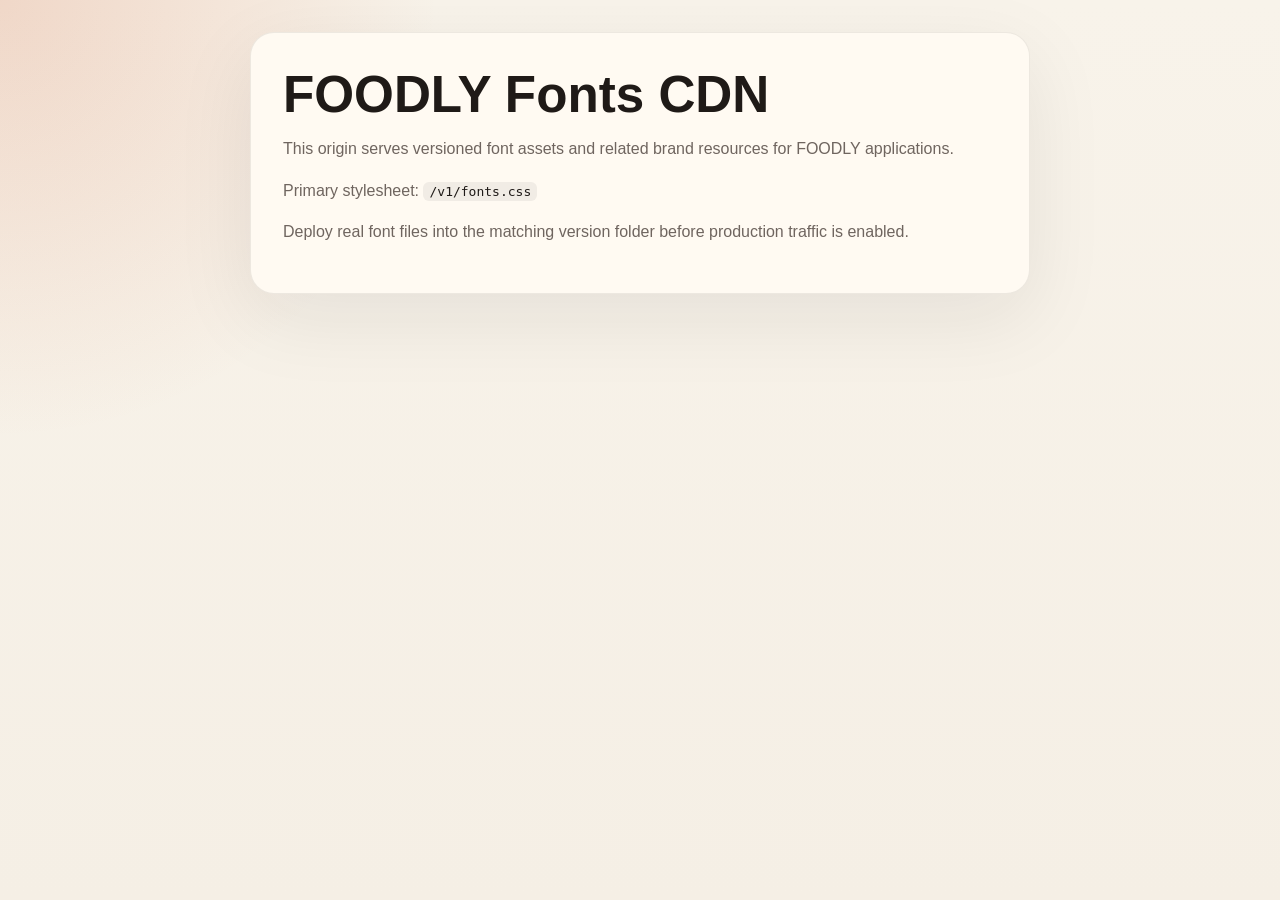
==== public/index.html @ 066efe69 "first commit" ====
<!DOCTYPE html>
<html lang="en">
<head>
    <meta charset="utf-8">
    <meta name="viewport" content="width=device-width, initial-scale=1">
    <title>FOODLY Fonts CDN</title>
    <meta name="description" content="Centralized static font and asset delivery for FOODLY applications.">
    <style>
        :root {
            color-scheme: light;
            --bg: #f5efe5;
            --panel: #fffaf2;
            --text: #1f1a17;
            --muted: #6f655f;
            --accent: #cb5a2e;
            --border: rgba(31, 26, 23, 0.08);
        }

        * {
            box-sizing: border-box;
        }

        body {
            margin: 0;
            min-height: 100vh;
            padding: 32px;
            background:
                radial-gradient(circle at top left, rgba(203, 90, 46, 0.18), transparent 28%),
                linear-gradient(180deg, #f8f3ea 0%, var(--bg) 100%);
            color: var(--text);
            font-family: "Segoe UI", sans-serif;
        }

        main {
            max-width: 780px;
            margin: 0 auto;
            padding: 32px;
            border: 1px solid var(--border);
            border-radius: 24px;
            background: var(--panel);
            box-shadow: 0 24px 80px rgba(31, 26, 23, 0.08);
        }

        h1 {
            margin: 0 0 12px;
            font-size: clamp(2rem, 4vw, 3.25rem);
        }

        p {
            margin: 0 0 16px;
            line-height: 1.6;
            color: var(--muted);
        }

        code {
            padding: 2px 6px;
            border-radius: 6px;
            background: rgba(31, 26, 23, 0.06);
            color: var(--text);
        }
    </style>
</head>
<body>
    <main>
        <h1>FOODLY Fonts CDN</h1>
        <p>This origin serves versioned font assets and related brand resources for FOODLY applications.</p>
        <p>Primary stylesheet: <code>/v1/fonts.css</code></p>
        <p>Deploy real font files into the matching version folder before production traffic is enabled.</p>
    </main>
</body>
</html>
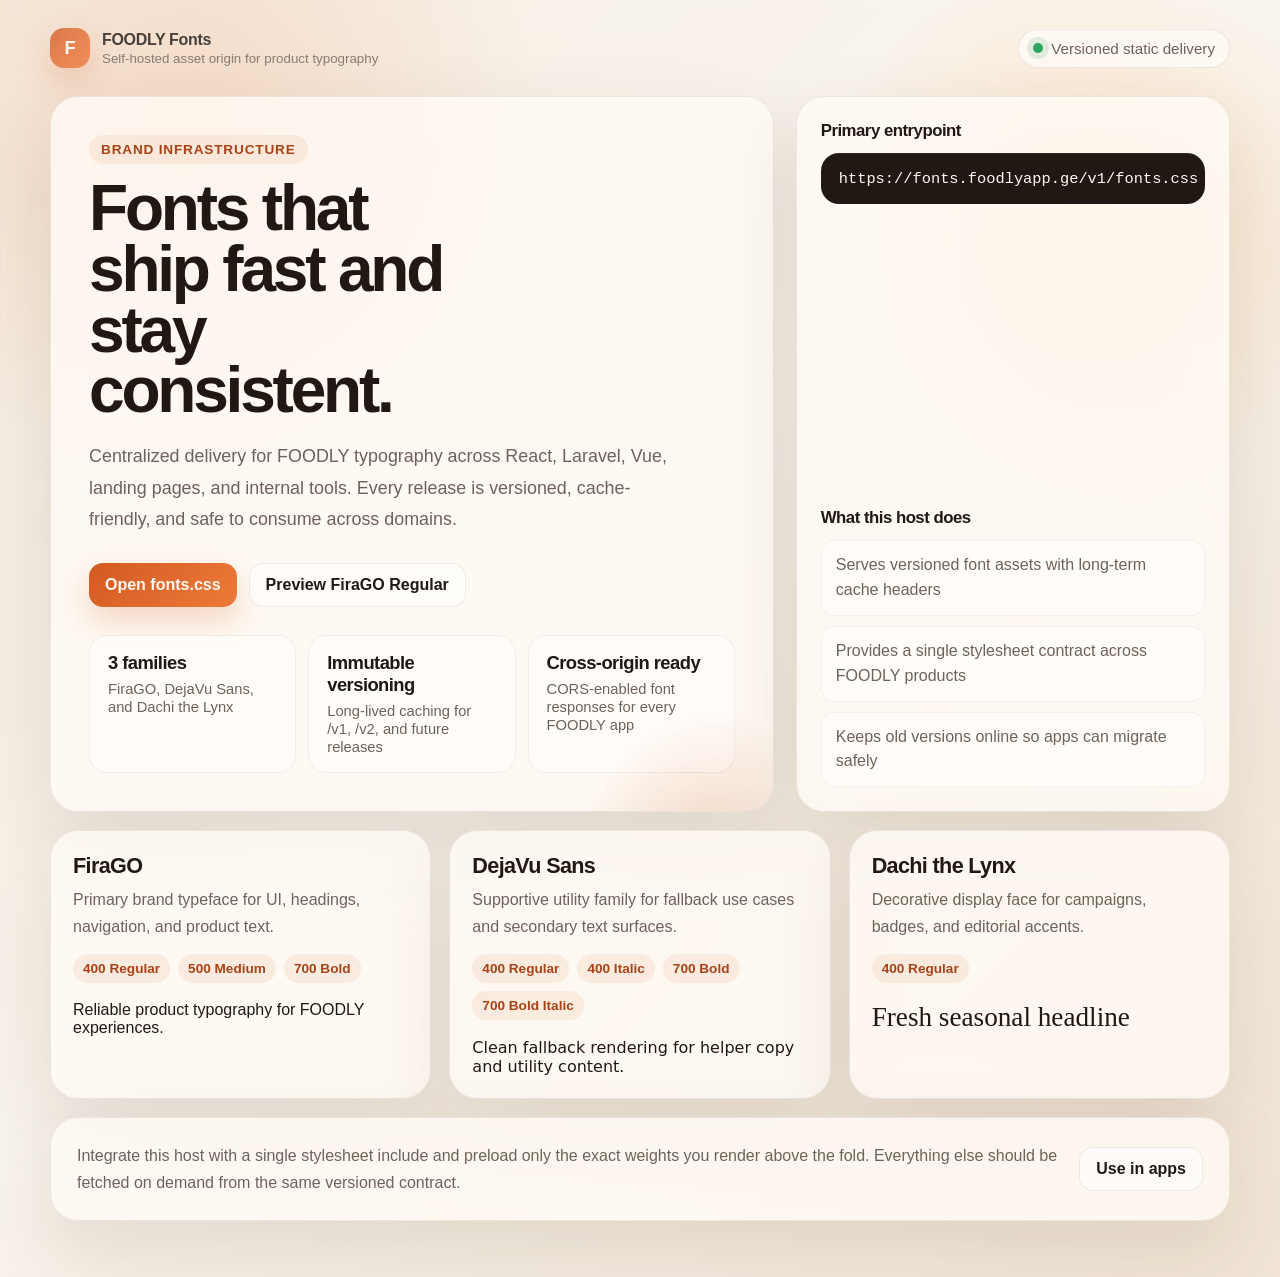
==== commit b6c5d679: "Redesign landing page" ====
--- a/public/index.html
+++ b/public/index.html
@@ -4,68 +4,503 @@
     <meta charset="utf-8">
     <meta name="viewport" content="width=device-width, initial-scale=1">
     <title>FOODLY Fonts CDN</title>
-    <meta name="description" content="Centralized static font and asset delivery for FOODLY applications.">
+    <meta name="description" content="Centralized font delivery for FOODLY applications.">
+    <link rel="stylesheet" href="/v1/fonts.css">
     <style>
         :root {
             color-scheme: light;
-            --bg: #f5efe5;
-            --panel: #fffaf2;
-            --text: #1f1a17;
-            --muted: #6f655f;
-            --accent: #cb5a2e;
-            --border: rgba(31, 26, 23, 0.08);
+            --bg: #f6efe4;
+            --panel: rgba(255, 251, 244, 0.82);
+            --panel-strong: #fff9f1;
+            --text: #201813;
+            --muted: #6f6258;
+            --accent: #d35a22;
+            --accent-dark: #a84316;
+            --line: rgba(32, 24, 19, 0.08);
+            --shadow: 0 30px 80px rgba(78, 47, 19, 0.12);
         }
 
         * {
             box-sizing: border-box;
+        }
+
+        html {
+            scroll-behavior: smooth;
         }
 
         body {
             margin: 0;
             min-height: 100vh;
-            padding: 32px;
+            color: var(--text);
+            font-family: 'FiraGO', "Segoe UI", sans-serif;
             background:
-                radial-gradient(circle at top left, rgba(203, 90, 46, 0.18), transparent 28%),
-                linear-gradient(180deg, #f8f3ea 0%, var(--bg) 100%);
+                radial-gradient(circle at 15% 10%, rgba(237, 146, 91, 0.28), transparent 22%),
+                radial-gradient(circle at 85% 18%, rgba(255, 214, 171, 0.75), transparent 18%),
+                linear-gradient(135deg, #f4eadc 0%, #f8f3ec 46%, #f1e4d5 100%);
+        }
+
+        body::before {
+            content: "";
+            position: fixed;
+            inset: 0;
+            pointer-events: none;
+            background:
+                linear-gradient(90deg, rgba(211, 90, 34, 0.045) 0, rgba(211, 90, 34, 0.045) 1px, transparent 1px, transparent 72px),
+                linear-gradient(rgba(255, 255, 255, 0.34), rgba(255, 255, 255, 0.34));
+            mask-image: linear-gradient(to bottom, rgba(0, 0, 0, 0.55), transparent 82%);
+        }
+
+        .shell {
+            width: min(1180px, calc(100% - 40px));
+            margin: 0 auto;
+            padding: 28px 0 56px;
+        }
+
+        .topbar {
+            display: flex;
+            align-items: center;
+            justify-content: space-between;
+            gap: 16px;
+            margin-bottom: 28px;
+        }
+
+        .brand {
+            display: inline-flex;
+            align-items: center;
+            gap: 12px;
+            font-weight: 700;
+            letter-spacing: -0.02em;
+        }
+
+        .brand-mark {
+            display: grid;
+            place-items: center;
+            width: 40px;
+            height: 40px;
+            border-radius: 14px;
+            color: #fff8f2;
+            background: linear-gradient(135deg, var(--accent) 0%, #ee7a3a 100%);
+            box-shadow: 0 12px 30px rgba(211, 90, 34, 0.25);
+            font-size: 1.15rem;
+        }
+
+        .brand small {
+            display: block;
+            margin-top: 2px;
+            color: var(--muted);
+            font-weight: 400;
+            letter-spacing: 0;
+        }
+
+        .pill {
+            display: inline-flex;
+            align-items: center;
+            gap: 8px;
+            padding: 10px 14px;
+            border: 1px solid var(--line);
+            border-radius: 999px;
+            background: rgba(255, 252, 247, 0.78);
+            color: var(--muted);
+            font-size: 0.95rem;
+            backdrop-filter: blur(16px);
+        }
+
+        .status-dot {
+            width: 10px;
+            height: 10px;
+            border-radius: 50%;
+            background: #2ea55f;
+            box-shadow: 0 0 0 6px rgba(46, 165, 95, 0.14);
+        }
+
+        .hero {
+            display: grid;
+            grid-template-columns: minmax(0, 1.25fr) minmax(320px, 0.75fr);
+            gap: 22px;
+            align-items: stretch;
+        }
+
+        .hero-card,
+        .side-card,
+        .family-card,
+        .footer-card {
+            border: 1px solid var(--line);
+            border-radius: 28px;
+            background: var(--panel);
+            box-shadow: var(--shadow);
+            backdrop-filter: blur(18px);
+        }
+
+        .hero-card {
+            position: relative;
+            overflow: hidden;
+            padding: 38px;
+        }
+
+        .hero-card::after {
+            content: "";
+            position: absolute;
+            inset: auto -10% -22% auto;
+            width: 260px;
+            height: 260px;
+            border-radius: 50%;
+            background: radial-gradient(circle, rgba(211, 90, 34, 0.18) 0%, rgba(211, 90, 34, 0) 70%);
+        }
+
+        .eyebrow {
+            display: inline-block;
+            margin-bottom: 14px;
+            padding: 7px 12px;
+            border-radius: 999px;
+            background: rgba(211, 90, 34, 0.09);
+            color: var(--accent-dark);
+            font-size: 0.85rem;
+            font-weight: 700;
+            letter-spacing: 0.06em;
+            text-transform: uppercase;
+        }
+
+        h1 {
+            margin: 0;
+            max-width: 11ch;
+            font-size: clamp(3rem, 5vw, 5.5rem);
+            line-height: 0.95;
+            letter-spacing: -0.05em;
+        }
+
+        .hero-copy {
+            margin: 20px 0 0;
+            max-width: 60ch;
+            color: var(--muted);
+            font-size: clamp(1.02rem, 1.4vw, 1.14rem);
+            line-height: 1.75;
+        }
+
+        .action-row {
+            display: flex;
+            flex-wrap: wrap;
+            gap: 12px;
+            margin-top: 28px;
+        }
+
+        .action-row a,
+        .file-link {
+            display: inline-flex;
+            align-items: center;
+            justify-content: center;
+            padding: 12px 16px;
+            border-radius: 14px;
+            text-decoration: none;
+            font-weight: 600;
+            transition: transform 180ms ease, box-shadow 180ms ease, background 180ms ease;
+        }
+
+        .action-row a:hover,
+        .file-link:hover {
+            transform: translateY(-1px);
+        }
+
+        .button-primary {
+            color: #fff9f2;
+            background: linear-gradient(135deg, var(--accent) 0%, #ed7a39 100%);
+            box-shadow: 0 14px 30px rgba(211, 90, 34, 0.22);
+        }
+
+        .button-secondary,
+        .file-link {
             color: var(--text);
-            font-family: "Segoe UI", sans-serif;
-        }
-
-        main {
-            max-width: 780px;
-            margin: 0 auto;
-            padding: 32px;
-            border: 1px solid var(--border);
-            border-radius: 24px;
-            background: var(--panel);
-            box-shadow: 0 24px 80px rgba(31, 26, 23, 0.08);
-        }
-
-        h1 {
+            background: rgba(255, 255, 255, 0.62);
+            border: 1px solid var(--line);
+        }
+
+        .metrics {
+            display: grid;
+            grid-template-columns: repeat(3, minmax(0, 1fr));
+            gap: 12px;
+            margin-top: 28px;
+        }
+
+        .metric {
+            padding: 16px 18px;
+            border-radius: 18px;
+            background: rgba(255, 255, 255, 0.52);
+            border: 1px solid rgba(32, 24, 19, 0.06);
+        }
+
+        .metric strong {
+            display: block;
+            margin-bottom: 6px;
+            font-size: 1.15rem;
+            letter-spacing: -0.03em;
+        }
+
+        .metric span {
+            color: var(--muted);
+            font-size: 0.92rem;
+        }
+
+        .side-card {
+            display: flex;
+            flex-direction: column;
+            justify-content: space-between;
+            padding: 24px;
+            gap: 20px;
+        }
+
+        .side-card h2,
+        .section-title {
             margin: 0 0 12px;
-            font-size: clamp(2rem, 4vw, 3.25rem);
-        }
-
-        p {
-            margin: 0 0 16px;
-            line-height: 1.6;
-            color: var(--muted);
-        }
-
-        code {
-            padding: 2px 6px;
-            border-radius: 6px;
-            background: rgba(31, 26, 23, 0.06);
-            color: var(--text);
+            font-size: 1.05rem;
+            letter-spacing: -0.03em;
+        }
+
+        .route-box {
+            padding: 16px 18px;
+            border-radius: 18px;
+            background: #201813;
+            color: #fff8f2;
+            box-shadow: inset 0 1px 0 rgba(255, 255, 255, 0.06);
+        }
+
+        .route-box code {
+            color: inherit;
+            font-family: ui-monospace, SFMono-Regular, Consolas, monospace;
+            font-size: 0.96rem;
+        }
+
+        .side-list {
+            display: grid;
+            gap: 10px;
+            color: var(--muted);
+            line-height: 1.55;
+        }
+
+        .side-list span {
+            display: block;
+            padding: 12px 14px;
+            border-radius: 14px;
+            background: rgba(255, 255, 255, 0.58);
+            border: 1px solid rgba(32, 24, 19, 0.05);
+        }
+
+        .family-grid {
+            display: grid;
+            grid-template-columns: repeat(3, minmax(0, 1fr));
+            gap: 18px;
+            margin-top: 18px;
+        }
+
+        .family-card {
+            padding: 22px;
+        }
+
+        .family-card h3 {
+            margin: 0 0 8px;
+            font-size: 1.35rem;
+            letter-spacing: -0.03em;
+        }
+
+        .family-card p {
+            margin: 0 0 14px;
+            color: var(--muted);
+            line-height: 1.65;
+        }
+
+        .weights {
+            display: flex;
+            flex-wrap: wrap;
+            gap: 8px;
+            margin-bottom: 18px;
+        }
+
+        .weights span {
+            padding: 7px 10px;
+            border-radius: 999px;
+            background: rgba(211, 90, 34, 0.09);
+            color: var(--accent-dark);
+            font-size: 0.85rem;
+            font-weight: 700;
+        }
+
+        .preview-ui {
+            font-family: 'FiraGO', sans-serif;
+        }
+
+        .preview-fallback {
+            font-family: 'DejaVu Sans', sans-serif;
+        }
+
+        .preview-decorative {
+            font-family: 'Dachi the Lynx', cursive;
+            font-size: 1.7rem;
+            line-height: 1.2;
+        }
+
+        .footer-card {
+            display: grid;
+            grid-template-columns: minmax(0, 1fr) auto;
+            gap: 18px;
+            align-items: center;
+            margin-top: 18px;
+            padding: 24px 26px;
+        }
+
+        .footer-card p {
+            margin: 0;
+            color: var(--muted);
+            line-height: 1.7;
+        }
+
+        @media (max-width: 980px) {
+            .hero,
+            .family-grid,
+            .footer-card {
+                grid-template-columns: 1fr;
+            }
+
+            h1 {
+                max-width: none;
+            }
+        }
+
+        @media (max-width: 720px) {
+            body {
+                padding-bottom: 32px;
+            }
+
+            .shell {
+                width: min(100% - 24px, 1180px);
+                padding-top: 16px;
+            }
+
+            .topbar {
+                align-items: flex-start;
+                flex-direction: column;
+            }
+
+            .hero-card,
+            .side-card,
+            .family-card,
+            .footer-card {
+                border-radius: 22px;
+            }
+
+            .hero-card {
+                padding: 24px;
+            }
+
+            .metrics {
+                grid-template-columns: 1fr;
+            }
         }
     </style>
 </head>
 <body>
-    <main>
-        <h1>FOODLY Fonts CDN</h1>
-        <p>This origin serves versioned font assets and related brand resources for FOODLY applications.</p>
-        <p>Primary stylesheet: <code>/v1/fonts.css</code></p>
-        <p>Deploy real font files into the matching version folder before production traffic is enabled.</p>
-    </main>
+    <div class="shell">
+        <header class="topbar">
+            <div class="brand">
+                <div class="brand-mark">F</div>
+                <div>
+                    FOODLY Fonts
+                    <small>Self-hosted asset origin for product typography</small>
+                </div>
+            </div>
+            <div class="pill">
+                <span class="status-dot"></span>
+                Versioned static delivery
+            </div>
+        </header>
+
+        <main class="hero">
+            <section class="hero-card">
+                <span class="eyebrow">Brand Infrastructure</span>
+                <h1>Fonts that ship fast and stay consistent.</h1>
+                <p class="hero-copy">
+                    Centralized delivery for FOODLY typography across React, Laravel, Vue, landing pages,
+                    and internal tools. Every release is versioned, cache-friendly, and safe to consume across domains.
+                </p>
+
+                <div class="action-row">
+                    <a class="button-primary" href="/v1/fonts.css">Open fonts.css</a>
+                    <a class="button-secondary" href="/v1/fonts/FiraGO/Roman/FiraGO-Regular.woff2">Preview FiraGO Regular</a>
+                </div>
+
+                <div class="metrics">
+                    <div class="metric">
+                        <strong>3 families</strong>
+                        <span>FiraGO, DejaVu Sans, and Dachi the Lynx</span>
+                    </div>
+                    <div class="metric">
+                        <strong>Immutable versioning</strong>
+                        <span>Long-lived caching for /v1, /v2, and future releases</span>
+                    </div>
+                    <div class="metric">
+                        <strong>Cross-origin ready</strong>
+                        <span>CORS-enabled font responses for every FOODLY app</span>
+                    </div>
+                </div>
+            </section>
+
+            <aside class="side-card">
+                <div>
+                    <h2>Primary entrypoint</h2>
+                    <div class="route-box">
+                        <code>https://fonts.foodlyapp.ge/v1/fonts.css</code>
+                    </div>
+                </div>
+
+                <div>
+                    <h2>What this host does</h2>
+                    <div class="side-list">
+                        <span>Serves versioned font assets with long-term cache headers</span>
+                        <span>Provides a single stylesheet contract across FOODLY products</span>
+                        <span>Keeps old versions online so apps can migrate safely</span>
+                    </div>
+                </div>
+            </aside>
+        </main>
+
+        <section class="family-grid" aria-label="Available font families">
+            <article class="family-card">
+                <h3>FiraGO</h3>
+                <p>Primary brand typeface for UI, headings, navigation, and product text.</p>
+                <div class="weights">
+                    <span>400 Regular</span>
+                    <span>500 Medium</span>
+                    <span>700 Bold</span>
+                </div>
+                <div class="preview-ui">Reliable product typography for FOODLY experiences.</div>
+            </article>
+
+            <article class="family-card">
+                <h3>DejaVu Sans</h3>
+                <p>Supportive utility family for fallback use cases and secondary text surfaces.</p>
+                <div class="weights">
+                    <span>400 Regular</span>
+                    <span>400 Italic</span>
+                    <span>700 Bold</span>
+                    <span>700 Bold Italic</span>
+                </div>
+                <div class="preview-fallback">Clean fallback rendering for helper copy and utility content.</div>
+            </article>
+
+            <article class="family-card">
+                <h3>Dachi the Lynx</h3>
+                <p>Decorative display face for campaigns, badges, and editorial accents.</p>
+                <div class="weights">
+                    <span>400 Regular</span>
+                </div>
+                <div class="preview-decorative">Fresh seasonal headline</div>
+            </article>
+        </section>
+
+        <section class="footer-card">
+            <p>
+                Integrate this host with a single stylesheet include and preload only the exact weights
+                you render above the fold. Everything else should be fetched on demand from the same versioned contract.
+            </p>
+            <a class="file-link" href="/v1/fonts.css">Use in apps</a>
+        </section>
+    </div>
 </body>
 </html>
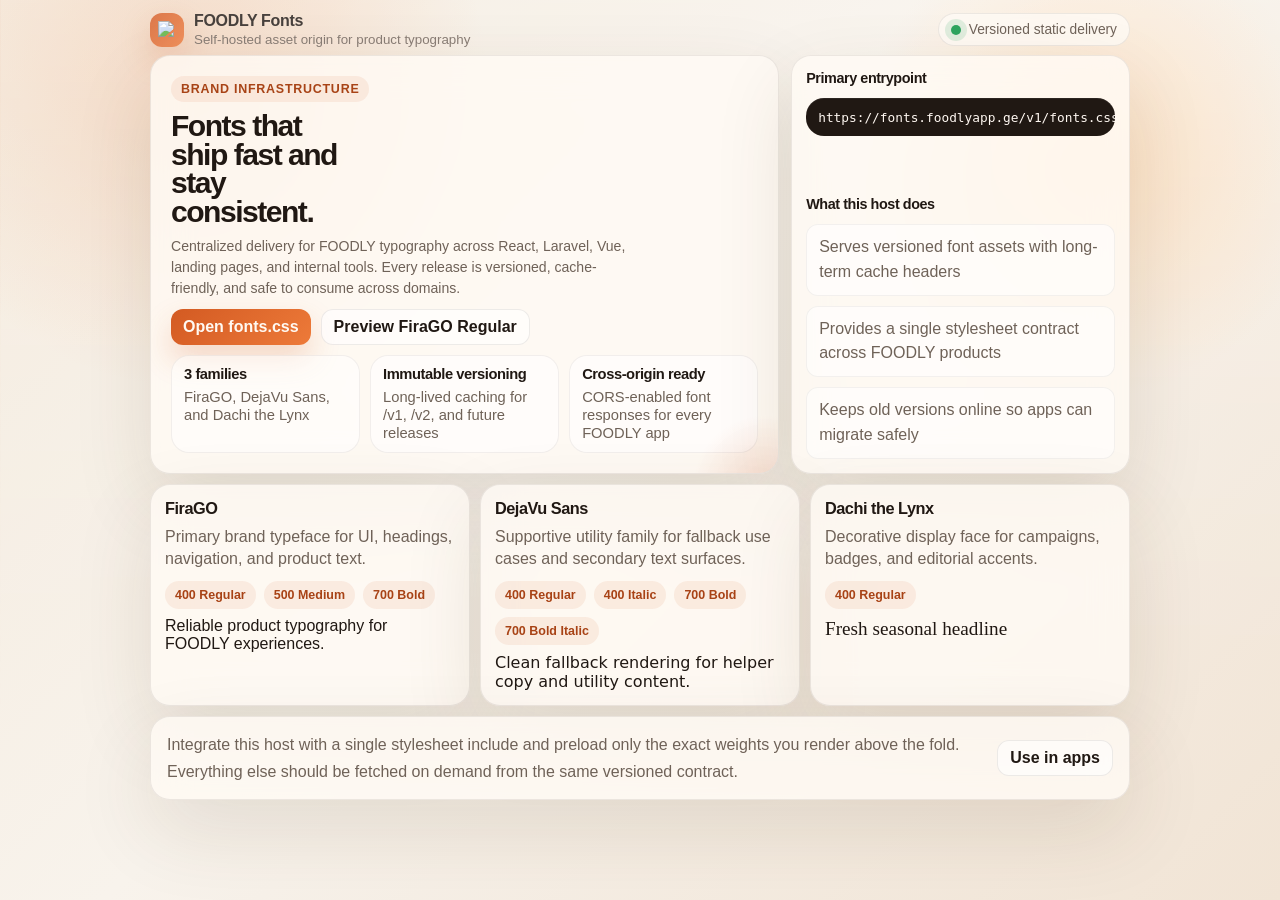
==== commit d853bbaa: "Polish landing page layout and branding" ====
--- a/public/index.html
+++ b/public/index.html
@@ -51,23 +51,23 @@
         }
 
         .shell {
-            width: min(1180px, calc(100% - 40px));
+            width: min(980px, calc(100% - 24px));
             margin: 0 auto;
-            padding: 28px 0 56px;
+            padding: 12px 0 18px;
         }
 
         .topbar {
             display: flex;
             align-items: center;
             justify-content: space-between;
-            gap: 16px;
-            margin-bottom: 28px;
+            gap: 12px;
+            margin-bottom: 8px;
         }
 
         .brand {
             display: inline-flex;
             align-items: center;
-            gap: 12px;
+            gap: 10px;
             font-weight: 700;
             letter-spacing: -0.02em;
         }
@@ -75,13 +75,20 @@
         .brand-mark {
             display: grid;
             place-items: center;
-            width: 40px;
-            height: 40px;
-            border-radius: 14px;
+            width: 34px;
+            height: 34px;
+            border-radius: 12px;
             color: #fff8f2;
             background: linear-gradient(135deg, var(--accent) 0%, #ee7a3a 100%);
             box-shadow: 0 12px 30px rgba(211, 90, 34, 0.25);
-            font-size: 1.15rem;
+            font-size: 0.92rem;
+        }
+
+        .brand-mark img {
+            width: 18px;
+            height: 18px;
+            object-fit: contain;
+            display: block;
         }
 
         .brand small {
@@ -96,12 +103,12 @@
             display: inline-flex;
             align-items: center;
             gap: 8px;
-            padding: 10px 14px;
+            padding: 8px 12px;
             border: 1px solid var(--line);
             border-radius: 999px;
             background: rgba(255, 252, 247, 0.78);
             color: var(--muted);
-            font-size: 0.95rem;
+            font-size: 0.86rem;
             backdrop-filter: blur(16px);
         }
 
@@ -115,8 +122,8 @@
 
         .hero {
             display: grid;
-            grid-template-columns: minmax(0, 1.25fr) minmax(320px, 0.75fr);
-            gap: 22px;
+            grid-template-columns: minmax(0, 1.3fr) minmax(260px, 0.7fr);
+            gap: 12px;
             align-items: stretch;
         }
 
@@ -125,7 +132,7 @@
         .family-card,
         .footer-card {
             border: 1px solid var(--line);
-            border-radius: 28px;
+            border-radius: 20px;
             background: var(--panel);
             box-shadow: var(--shadow);
             backdrop-filter: blur(18px);
@@ -134,27 +141,27 @@
         .hero-card {
             position: relative;
             overflow: hidden;
-            padding: 38px;
+            padding: 20px;
         }
 
         .hero-card::after {
             content: "";
             position: absolute;
             inset: auto -10% -22% auto;
-            width: 260px;
-            height: 260px;
+            width: 150px;
+            height: 150px;
             border-radius: 50%;
             background: radial-gradient(circle, rgba(211, 90, 34, 0.18) 0%, rgba(211, 90, 34, 0) 70%);
         }
 
         .eyebrow {
             display: inline-block;
-            margin-bottom: 14px;
-            padding: 7px 12px;
+            margin-bottom: 10px;
+            padding: 6px 10px;
             border-radius: 999px;
             background: rgba(211, 90, 34, 0.09);
             color: var(--accent-dark);
-            font-size: 0.85rem;
+            font-size: 0.78rem;
             font-weight: 700;
             letter-spacing: 0.06em;
             text-transform: uppercase;
@@ -163,24 +170,24 @@
         h1 {
             margin: 0;
             max-width: 11ch;
-            font-size: clamp(3rem, 5vw, 5.5rem);
+            font-size: clamp(1.55rem, 2.35vw, 2.55rem);
             line-height: 0.95;
             letter-spacing: -0.05em;
         }
 
         .hero-copy {
-            margin: 20px 0 0;
+            margin: 10px 0 0;
             max-width: 60ch;
             color: var(--muted);
-            font-size: clamp(1.02rem, 1.4vw, 1.14rem);
-            line-height: 1.75;
+            font-size: clamp(0.88rem, 0.95vw, 0.98rem);
+            line-height: 1.48;
         }
 
         .action-row {
             display: flex;
             flex-wrap: wrap;
-            gap: 12px;
-            margin-top: 28px;
+            gap: 10px;
+            margin-top: 10px;
         }
 
         .action-row a,
@@ -188,8 +195,8 @@
             display: inline-flex;
             align-items: center;
             justify-content: center;
-            padding: 12px 16px;
-            border-radius: 14px;
+            padding: 8px 12px;
+            border-radius: 12px;
             text-decoration: none;
             font-weight: 600;
             transition: transform 180ms ease, box-shadow 180ms ease, background 180ms ease;
@@ -216,12 +223,12 @@
         .metrics {
             display: grid;
             grid-template-columns: repeat(3, minmax(0, 1fr));
-            gap: 12px;
-            margin-top: 28px;
+            gap: 10px;
+            margin-top: 10px;
         }
 
         .metric {
-            padding: 16px 18px;
+            padding: 10px 12px;
             border-radius: 18px;
             background: rgba(255, 255, 255, 0.52);
             border: 1px solid rgba(32, 24, 19, 0.06);
@@ -230,7 +237,7 @@
         .metric strong {
             display: block;
             margin-bottom: 6px;
-            font-size: 1.15rem;
+            font-size: 0.92rem;
             letter-spacing: -0.03em;
         }
 
@@ -243,19 +250,19 @@
             display: flex;
             flex-direction: column;
             justify-content: space-between;
-            padding: 24px;
-            gap: 20px;
+            padding: 14px;
+            gap: 10px;
         }
 
         .side-card h2,
         .section-title {
             margin: 0 0 12px;
-            font-size: 1.05rem;
+            font-size: 0.9rem;
             letter-spacing: -0.03em;
         }
 
         .route-box {
-            padding: 16px 18px;
+            padding: 10px 12px;
             border-radius: 18px;
             background: #201813;
             color: #fff8f2;
@@ -265,7 +272,7 @@
         .route-box code {
             color: inherit;
             font-family: ui-monospace, SFMono-Regular, Consolas, monospace;
-            font-size: 0.96rem;
+            font-size: 0.8rem;
         }
 
         .side-list {
@@ -277,8 +284,8 @@
 
         .side-list span {
             display: block;
-            padding: 12px 14px;
-            border-radius: 14px;
+            padding: 10px 12px;
+            border-radius: 12px;
             background: rgba(255, 255, 255, 0.58);
             border: 1px solid rgba(32, 24, 19, 0.05);
         }
@@ -286,31 +293,31 @@
         .family-grid {
             display: grid;
             grid-template-columns: repeat(3, minmax(0, 1fr));
-            gap: 18px;
-            margin-top: 18px;
+            gap: 10px;
+            margin-top: 10px;
         }
 
         .family-card {
-            padding: 22px;
+            padding: 14px;
         }
 
         .family-card h3 {
             margin: 0 0 8px;
-            font-size: 1.35rem;
+            font-size: 1.02rem;
             letter-spacing: -0.03em;
         }
 
         .family-card p {
-            margin: 0 0 14px;
-            color: var(--muted);
-            line-height: 1.65;
+            margin: 0 0 10px;
+            color: var(--muted);
+            line-height: 1.4;
         }
 
         .weights {
             display: flex;
             flex-wrap: wrap;
             gap: 8px;
-            margin-bottom: 18px;
+            margin-bottom: 8px;
         }
 
         .weights span {
@@ -318,7 +325,7 @@
             border-radius: 999px;
             background: rgba(211, 90, 34, 0.09);
             color: var(--accent-dark);
-            font-size: 0.85rem;
+            font-size: 0.78rem;
             font-weight: 700;
         }
 
@@ -332,17 +339,17 @@
 
         .preview-decorative {
             font-family: 'Dachi the Lynx', cursive;
-            font-size: 1.7rem;
+            font-size: 1.2rem;
             line-height: 1.2;
         }
 
         .footer-card {
             display: grid;
             grid-template-columns: minmax(0, 1fr) auto;
-            gap: 18px;
+            gap: 10px;
             align-items: center;
-            margin-top: 18px;
-            padding: 24px 26px;
+            margin-top: 10px;
+            padding: 14px 16px;
         }
 
         .footer-card p {
@@ -386,7 +393,7 @@
             }
 
             .hero-card {
-                padding: 24px;
+                padding: 14px;
             }
 
             .metrics {
@@ -399,7 +406,7 @@
     <div class="shell">
         <header class="topbar">
             <div class="brand">
-                <div class="brand-mark">F</div>
+                <div class="brand-mark"><img src="https://res.cloudinary.com/dyd5jj9s2/image/upload/v1759842717/White-07_k9ofhy.svg" alt="FOODLY logo"></div>
                 <div>
                     FOODLY Fonts
                     <small>Self-hosted asset origin for product typography</small>
@@ -504,3 +511,8 @@
     </div>
 </body>
 </html>
+
+
+
+
+
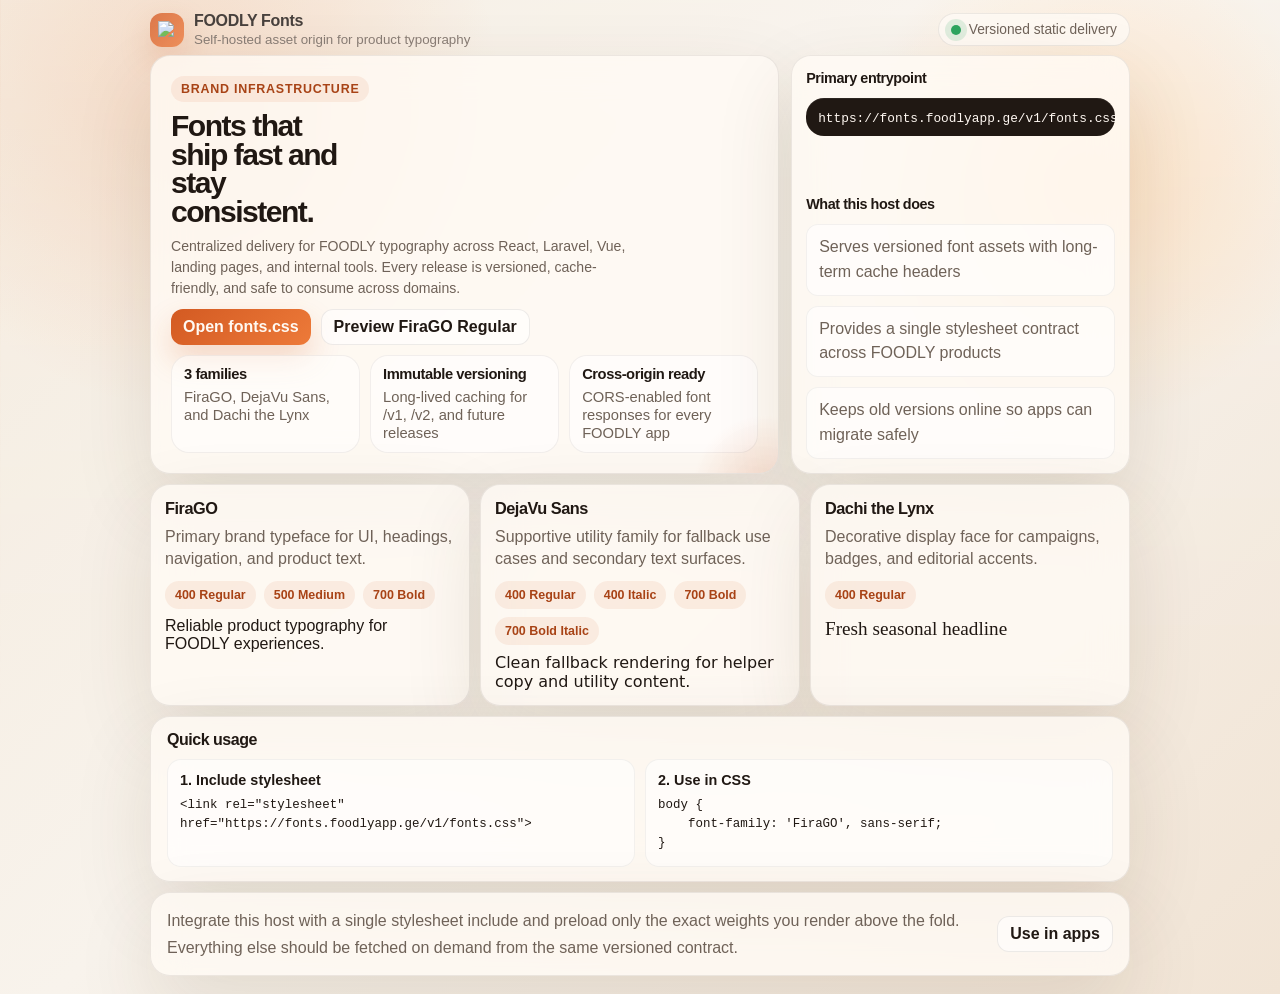
==== commit 9a744417: "Add quick usage instructions to landing page" ====
--- a/public/index.html
+++ b/public/index.html
@@ -358,6 +358,51 @@
             line-height: 1.7;
         }
 
+        .usage-card {
+            margin-top: 10px;
+            padding: 14px 16px;
+            border: 1px solid var(--line);
+            border-radius: 20px;
+            background: var(--panel);
+            box-shadow: var(--shadow);
+            backdrop-filter: blur(18px);
+        }
+
+        .usage-card h2 {
+            margin: 0 0 10px;
+            font-size: 1rem;
+            letter-spacing: -0.03em;
+        }
+
+        .usage-grid {
+            display: grid;
+            grid-template-columns: repeat(2, minmax(0, 1fr));
+            gap: 10px;
+        }
+
+        .usage-block {
+            padding: 12px;
+            border-radius: 14px;
+            background: rgba(255, 255, 255, 0.58);
+            border: 1px solid rgba(32, 24, 19, 0.05);
+        }
+
+        .usage-block strong {
+            display: block;
+            margin-bottom: 8px;
+            font-size: 0.9rem;
+        }
+
+        .usage-block pre {
+            margin: 0;
+            white-space: pre-wrap;
+            word-break: break-word;
+            font-size: 0.78rem;
+            line-height: 1.55;
+            color: var(--text);
+            font-family: ui-monospace, SFMono-Regular, Consolas, monospace;
+        }
+
         @media (max-width: 980px) {
             .hero,
             .family-grid,
@@ -501,6 +546,22 @@
             </article>
         </section>
 
+        <section class="usage-card">
+            <h2>Quick usage</h2>
+            <div class="usage-grid">
+                <div class="usage-block">
+                    <strong>1. Include stylesheet</strong>
+                    <pre>&lt;link rel="stylesheet" href="https://fonts.foodlyapp.ge/v1/fonts.css"&gt;</pre>
+                </div>
+                <div class="usage-block">
+                    <strong>2. Use in CSS</strong>
+                    <pre>body {
+    font-family: 'FiraGO', sans-serif;
+}</pre>
+                </div>
+            </div>
+        </section>
+
         <section class="footer-card">
             <p>
                 Integrate this host with a single stylesheet include and preload only the exact weights
@@ -516,3 +577,5 @@
 
 
 
+
+
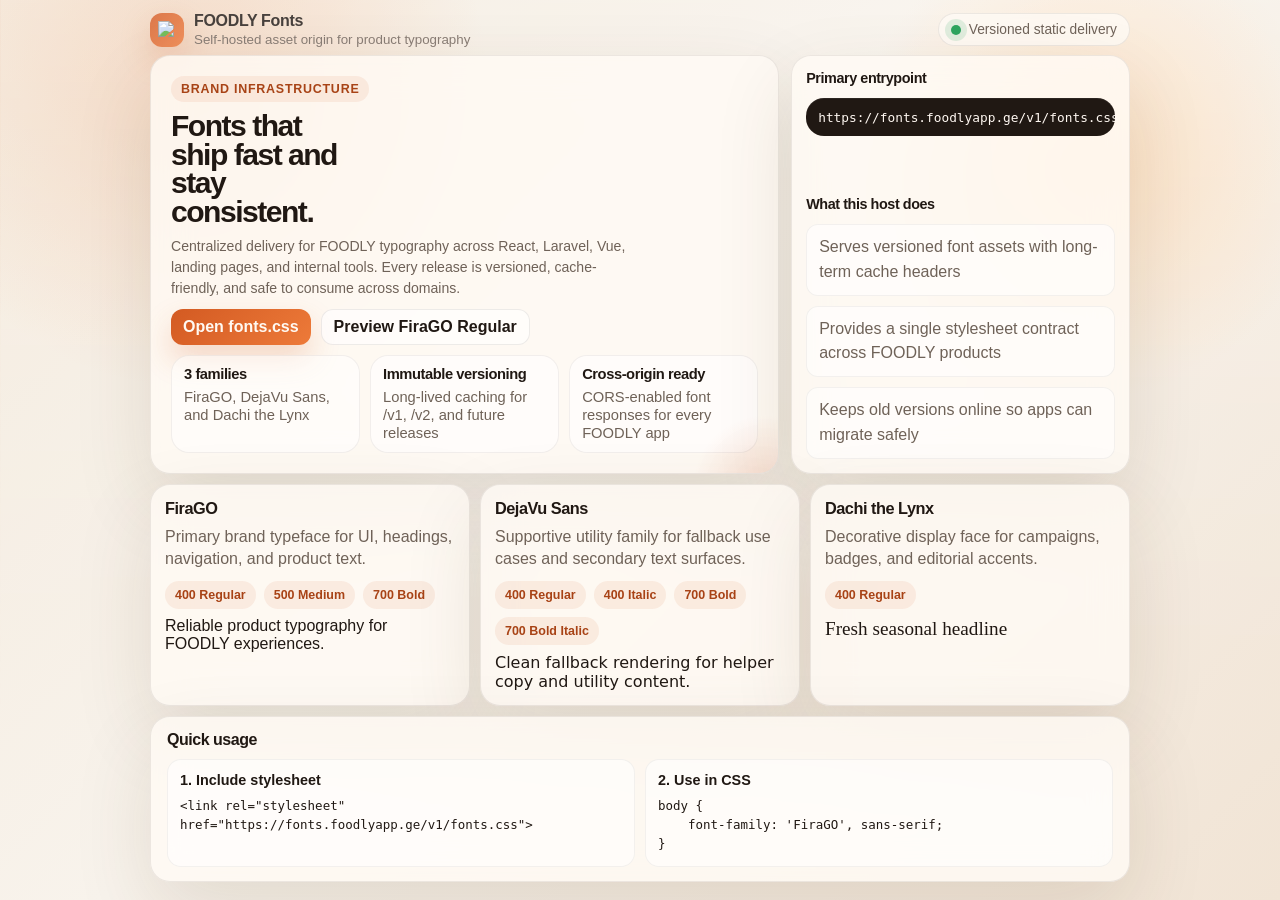
==== commit 6618e241: "Remove extra footer copy from landing page" ====
--- a/public/index.html
+++ b/public/index.html
@@ -561,14 +561,6 @@
                 </div>
             </div>
         </section>
-
-        <section class="footer-card">
-            <p>
-                Integrate this host with a single stylesheet include and preload only the exact weights
-                you render above the fold. Everything else should be fetched on demand from the same versioned contract.
-            </p>
-            <a class="file-link" href="/v1/fonts.css">Use in apps</a>
-        </section>
     </div>
 </body>
 </html>
@@ -579,3 +571,4 @@
 
 
 
+
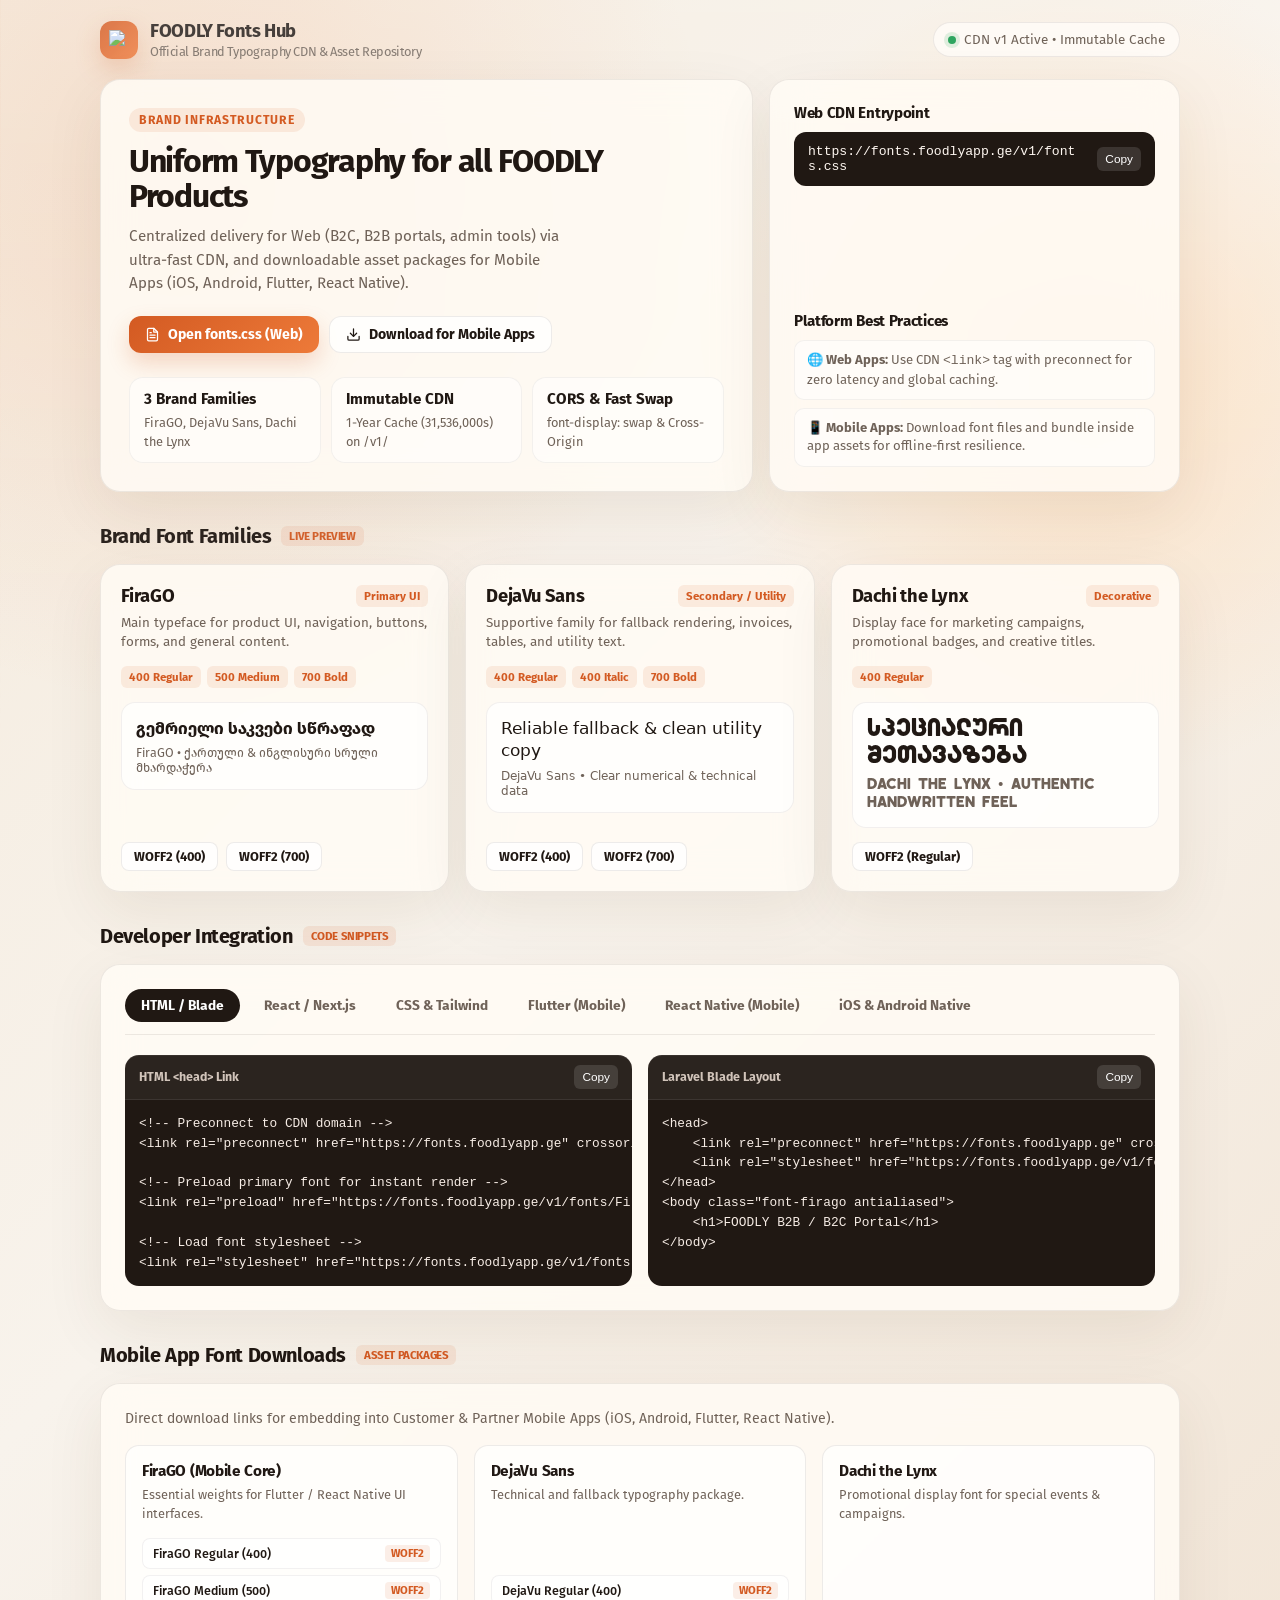
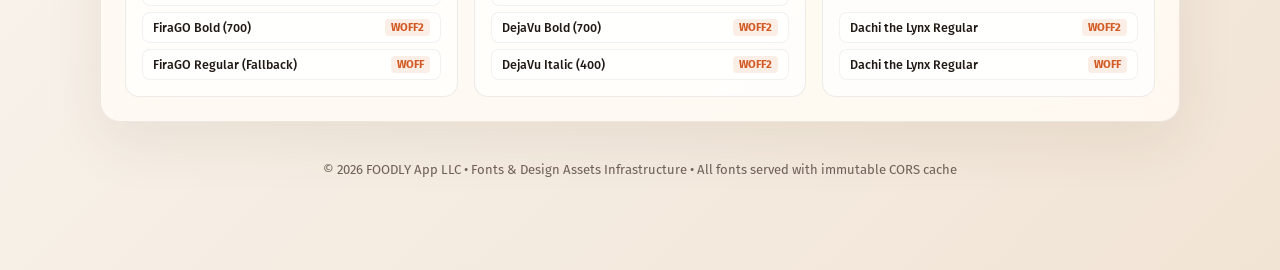
==== commit 418ff15e: "განახლება 2" ====
--- a/public/index.html
+++ b/public/index.html
@@ -3,21 +3,25 @@
 <head>
     <meta charset="utf-8">
     <meta name="viewport" content="width=device-width, initial-scale=1">
-    <title>FOODLY Fonts CDN</title>
-    <meta name="description" content="Centralized font delivery for FOODLY applications.">
-    <link rel="stylesheet" href="/v1/fonts.css">
+    <title>FOODLY Fonts — Brand Typography CDN & Assets</title>
+    <meta name="description" content="Centralized typography CDN and mobile asset hub for FOODLY applications.">
+    <link rel="stylesheet" href="./v1/fonts.css">
     <style>
         :root {
             color-scheme: light;
             --bg: #f6efe4;
-            --panel: rgba(255, 251, 244, 0.82);
+            --panel: rgba(255, 251, 244, 0.88);
             --panel-strong: #fff9f1;
             --text: #201813;
             --muted: #6f6258;
             --accent: #d35a22;
-            --accent-dark: #a84316;
+            --accent-hover: #b84b18;
+            --accent-light: rgba(211, 90, 34, 0.1);
             --line: rgba(32, 24, 19, 0.08);
-            --shadow: 0 30px 80px rgba(78, 47, 19, 0.12);
+            --shadow: 0 20px 60px rgba(78, 47, 19, 0.08);
+            --radius-lg: 20px;
+            --radius-md: 14px;
+            --radius-sm: 8px;
         }
 
         * {
@@ -32,11 +36,12 @@
             margin: 0;
             min-height: 100vh;
             color: var(--text);
-            font-family: 'FiraGO', "Segoe UI", sans-serif;
+            font-family: 'FiraGO', -apple-system, BlinkMacSystemFont, "Segoe UI", Roboto, sans-serif;
             background:
-                radial-gradient(circle at 15% 10%, rgba(237, 146, 91, 0.28), transparent 22%),
-                radial-gradient(circle at 85% 18%, rgba(255, 214, 171, 0.75), transparent 18%),
+                radial-gradient(circle at 15% 10%, rgba(237, 146, 91, 0.22), transparent 26%),
+                radial-gradient(circle at 85% 20%, rgba(255, 214, 171, 0.65), transparent 22%),
                 linear-gradient(135deg, #f4eadc 0%, #f8f3ec 46%, #f1e4d5 100%);
+            padding-bottom: 60px;
         }
 
         body::before {
@@ -45,50 +50,48 @@
             inset: 0;
             pointer-events: none;
             background:
-                linear-gradient(90deg, rgba(211, 90, 34, 0.045) 0, rgba(211, 90, 34, 0.045) 1px, transparent 1px, transparent 72px),
-                linear-gradient(rgba(255, 255, 255, 0.34), rgba(255, 255, 255, 0.34));
-            mask-image: linear-gradient(to bottom, rgba(0, 0, 0, 0.55), transparent 82%);
+                linear-gradient(90deg, rgba(211, 90, 34, 0.035) 0, rgba(211, 90, 34, 0.035) 1px, transparent 1px, transparent 64px),
+                linear-gradient(rgba(255, 255, 255, 0.3), rgba(255, 255, 255, 0.3));
+            mask-image: linear-gradient(to bottom, rgba(0, 0, 0, 0.6), transparent 85%);
         }
 
         .shell {
-            width: min(980px, calc(100% - 24px));
+            width: min(1080px, calc(100% - 32px));
             margin: 0 auto;
-            padding: 12px 0 18px;
+            padding: 20px 0;
         }
 
         .topbar {
             display: flex;
             align-items: center;
             justify-content: space-between;
-            gap: 12px;
-            margin-bottom: 8px;
+            gap: 16px;
+            margin-bottom: 20px;
         }
 
         .brand {
             display: inline-flex;
             align-items: center;
-            gap: 10px;
+            gap: 12px;
             font-weight: 700;
+            font-size: 1.15rem;
             letter-spacing: -0.02em;
         }
 
         .brand-mark {
             display: grid;
             place-items: center;
-            width: 34px;
-            height: 34px;
+            width: 38px;
+            height: 38px;
             border-radius: 12px;
-            color: #fff8f2;
             background: linear-gradient(135deg, var(--accent) 0%, #ee7a3a 100%);
-            box-shadow: 0 12px 30px rgba(211, 90, 34, 0.25);
-            font-size: 0.92rem;
+            box-shadow: 0 10px 24px rgba(211, 90, 34, 0.25);
         }
 
         .brand-mark img {
-            width: 18px;
-            height: 18px;
+            width: 20px;
+            height: 20px;
             object-fit: contain;
-            display: block;
         }
 
         .brand small {
@@ -96,479 +99,1041 @@
             margin-top: 2px;
             color: var(--muted);
             font-weight: 400;
-            letter-spacing: 0;
+            font-size: 0.8rem;
         }
 
         .pill {
             display: inline-flex;
             align-items: center;
             gap: 8px;
-            padding: 8px 12px;
+            padding: 8px 14px;
             border: 1px solid var(--line);
             border-radius: 999px;
-            background: rgba(255, 252, 247, 0.78);
+            background: rgba(255, 252, 247, 0.85);
             color: var(--muted);
-            font-size: 0.86rem;
-            backdrop-filter: blur(16px);
+            font-size: 0.84rem;
+            backdrop-filter: blur(12px);
         }
 
         .status-dot {
-            width: 10px;
-            height: 10px;
+            width: 8px;
+            height: 8px;
             border-radius: 50%;
             background: #2ea55f;
-            box-shadow: 0 0 0 6px rgba(46, 165, 95, 0.14);
-        }
-
-        .hero {
-            display: grid;
-            grid-template-columns: minmax(0, 1.3fr) minmax(260px, 0.7fr);
-            gap: 12px;
-            align-items: stretch;
-        }
-
-        .hero-card,
-        .side-card,
-        .family-card,
-        .footer-card {
+            box-shadow: 0 0 0 4px rgba(46, 165, 95, 0.15);
+        }
+
+        .card {
             border: 1px solid var(--line);
-            border-radius: 20px;
+            border-radius: var(--radius-lg);
             background: var(--panel);
             box-shadow: var(--shadow);
             backdrop-filter: blur(18px);
         }
 
+        .hero {
+            display: grid;
+            grid-template-columns: 1.35fr 0.85fr;
+            gap: 16px;
+            align-items: stretch;
+            margin-bottom: 24px;
+        }
+
         .hero-card {
+            padding: 28px;
             position: relative;
             overflow: hidden;
-            padding: 20px;
-        }
-
-        .hero-card::after {
-            content: "";
-            position: absolute;
-            inset: auto -10% -22% auto;
-            width: 150px;
-            height: 150px;
-            border-radius: 50%;
-            background: radial-gradient(circle, rgba(211, 90, 34, 0.18) 0%, rgba(211, 90, 34, 0) 70%);
         }
 
         .eyebrow {
             display: inline-block;
-            margin-bottom: 10px;
-            padding: 6px 10px;
+            margin-bottom: 12px;
+            padding: 5px 10px;
             border-radius: 999px;
-            background: rgba(211, 90, 34, 0.09);
-            color: var(--accent-dark);
-            font-size: 0.78rem;
+            background: var(--accent-light);
+            color: var(--accent);
+            font-size: 0.76rem;
             font-weight: 700;
             letter-spacing: 0.06em;
             text-transform: uppercase;
         }
 
         h1 {
-            margin: 0;
-            max-width: 11ch;
-            font-size: clamp(1.55rem, 2.35vw, 2.55rem);
-            line-height: 0.95;
-            letter-spacing: -0.05em;
+            margin: 0 0 12px;
+            font-size: clamp(1.8rem, 2.5vw, 2.6rem);
+            line-height: 1.08;
+            letter-spacing: -0.04em;
         }
 
         .hero-copy {
-            margin: 10px 0 0;
-            max-width: 60ch;
+            margin: 0 0 20px;
             color: var(--muted);
-            font-size: clamp(0.88rem, 0.95vw, 0.98rem);
-            line-height: 1.48;
+            font-size: 0.95rem;
+            line-height: 1.55;
+            max-width: 54ch;
         }
 
         .action-row {
             display: flex;
             flex-wrap: wrap;
             gap: 10px;
-            margin-top: 10px;
-        }
-
-        .action-row a,
-        .file-link {
+            margin-bottom: 24px;
+        }
+
+        .btn {
             display: inline-flex;
             align-items: center;
             justify-content: center;
-            padding: 8px 12px;
+            gap: 8px;
+            padding: 9px 16px;
             border-radius: 12px;
+            font-size: 0.88rem;
+            font-weight: 600;
             text-decoration: none;
-            font-weight: 600;
-            transition: transform 180ms ease, box-shadow 180ms ease, background 180ms ease;
-        }
-
-        .action-row a:hover,
-        .file-link:hover {
+            cursor: pointer;
+            border: none;
+            transition: all 180ms ease;
+            font-family: inherit;
+        }
+
+        .btn-primary {
+            color: #fff;
+            background: linear-gradient(135deg, var(--accent) 0%, #ed7a39 100%);
+            box-shadow: 0 10px 22px rgba(211, 90, 34, 0.22);
+        }
+
+        .btn-primary:hover {
+            background: linear-gradient(135deg, var(--accent-hover) 0%, #d86928 100%);
             transform: translateY(-1px);
         }
 
-        .button-primary {
-            color: #fff9f2;
-            background: linear-gradient(135deg, var(--accent) 0%, #ed7a39 100%);
-            box-shadow: 0 14px 30px rgba(211, 90, 34, 0.22);
-        }
-
-        .button-secondary,
-        .file-link {
+        .btn-secondary {
             color: var(--text);
-            background: rgba(255, 255, 255, 0.62);
+            background: rgba(255, 255, 255, 0.75);
             border: 1px solid var(--line);
+        }
+
+        .btn-secondary:hover {
+            background: #fff;
+            transform: translateY(-1px);
+        }
+
+        .btn-sm {
+            padding: 6px 12px;
+            font-size: 0.8rem;
+            border-radius: 8px;
         }
 
         .metrics {
             display: grid;
-            grid-template-columns: repeat(3, minmax(0, 1fr));
+            grid-template-columns: repeat(3, 1fr);
             gap: 10px;
-            margin-top: 10px;
         }
 
         .metric {
-            padding: 10px 12px;
-            border-radius: 18px;
-            background: rgba(255, 255, 255, 0.52);
-            border: 1px solid rgba(32, 24, 19, 0.06);
+            padding: 12px 14px;
+            border-radius: var(--radius-md);
+            background: rgba(255, 255, 255, 0.55);
+            border: 1px solid rgba(32, 24, 19, 0.05);
         }
 
         .metric strong {
             display: block;
-            margin-bottom: 6px;
-            font-size: 0.92rem;
-            letter-spacing: -0.03em;
+            font-size: 0.95rem;
+            margin-bottom: 4px;
+            color: var(--text);
         }
 
         .metric span {
+            font-size: 0.8rem;
             color: var(--muted);
-            font-size: 0.92rem;
         }
 
         .side-card {
+            padding: 24px;
             display: flex;
             flex-direction: column;
             justify-content: space-between;
-            padding: 14px;
-            gap: 10px;
-        }
-
-        .side-card h2,
-        .section-title {
-            margin: 0 0 12px;
-            font-size: 0.9rem;
-            letter-spacing: -0.03em;
+            gap: 16px;
         }
 
         .route-box {
-            padding: 10px 12px;
-            border-radius: 18px;
+            padding: 12px 14px;
+            border-radius: 12px;
             background: #201813;
             color: #fff8f2;
+            display: flex;
+            align-items: center;
+            justify-content: space-between;
+            gap: 10px;
+        }
+
+        .route-box code {
+            font-family: ui-monospace, SFMono-Regular, Consolas, monospace;
+            font-size: 0.82rem;
+            word-break: break-all;
+        }
+
+        .copy-icon-btn {
+            background: rgba(255, 255, 255, 0.12);
+            border: none;
+            color: #fff;
+            padding: 5px 8px;
+            border-radius: 6px;
+            font-size: 0.74rem;
+            cursor: pointer;
+            transition: background 150ms ease;
+            white-space: nowrap;
+        }
+
+        .copy-icon-btn:hover {
+            background: rgba(255, 255, 255, 0.25);
+        }
+
+        .side-list {
+            display: grid;
+            gap: 8px;
+        }
+
+        .side-list-item {
+            padding: 10px 12px;
+            border-radius: 10px;
+            background: rgba(255, 255, 255, 0.55);
+            border: 1px solid rgba(32, 24, 19, 0.05);
+            font-size: 0.82rem;
+            color: var(--muted);
+            line-height: 1.4;
+        }
+
+        .section-header {
+            display: flex;
+            align-items: center;
+            justify-content: space-between;
+            margin: 32px 0 16px;
+        }
+
+        .section-title {
+            margin: 0;
+            font-size: 1.25rem;
+            letter-spacing: -0.02em;
+            display: flex;
+            align-items: center;
+            gap: 10px;
+        }
+
+        .section-badge {
+            font-size: 0.72rem;
+            padding: 3px 8px;
+            border-radius: 6px;
+            background: var(--accent-light);
+            color: var(--accent);
+            font-weight: 700;
+            text-transform: uppercase;
+        }
+
+        /* Interactive Typography Playground */
+        .family-grid {
+            display: grid;
+            grid-template-columns: repeat(3, 1fr);
+            gap: 16px;
+            margin-bottom: 24px;
+        }
+
+        .family-card {
+            padding: 20px;
+            display: flex;
+            flex-direction: column;
+            justify-content: space-between;
+        }
+
+        .family-header {
+            display: flex;
+            align-items: flex-start;
+            justify-content: space-between;
+            margin-bottom: 6px;
+        }
+
+        .family-card h3 {
+            margin: 0;
+            font-size: 1.15rem;
+            letter-spacing: -0.02em;
+        }
+
+        .family-desc {
+            margin: 0 0 14px;
+            color: var(--muted);
+            font-size: 0.84rem;
+            line-height: 1.45;
+        }
+
+        .weights {
+            display: flex;
+            flex-wrap: wrap;
+            gap: 6px;
+            margin-bottom: 14px;
+        }
+
+        .weight-tag {
+            padding: 4px 8px;
+            border-radius: 6px;
+            background: var(--accent-light);
+            color: var(--accent);
+            font-size: 0.72rem;
+            font-weight: 700;
+        }
+
+        .font-preview-box {
+            background: rgba(255, 255, 255, 0.7);
+            border: 1px solid rgba(32, 24, 19, 0.06);
+            border-radius: var(--radius-md);
+            padding: 14px;
+            margin-bottom: 14px;
+            min-height: 80px;
+        }
+
+        .font-preview-box p {
+            margin: 0 0 6px;
+            font-size: 1.05rem;
+            line-height: 1.35;
+        }
+
+        .font-preview-box small {
+            display: block;
+            color: var(--muted);
+            font-size: 0.78rem;
+        }
+
+        .family-actions {
+            display: flex;
+            gap: 8px;
+            flex-wrap: wrap;
+        }
+
+        /* Integration Tabs Section */
+        .integration-card {
+            padding: 24px;
+            margin-bottom: 24px;
+        }
+
+        .tab-nav {
+            display: flex;
+            gap: 8px;
+            border-bottom: 1px solid var(--line);
+            padding-bottom: 12px;
+            margin-bottom: 20px;
+            overflow-x: auto;
+        }
+
+        .tab-btn {
+            background: transparent;
+            border: none;
+            padding: 8px 16px;
+            border-radius: 999px;
+            font-size: 0.86rem;
+            font-weight: 600;
+            color: var(--muted);
+            cursor: pointer;
+            font-family: inherit;
+            transition: all 160ms ease;
+            white-space: nowrap;
+        }
+
+        .tab-btn:hover {
+            color: var(--text);
+            background: rgba(255, 255, 255, 0.5);
+        }
+
+        .tab-btn.active {
+            background: var(--text);
+            color: #fff;
+        }
+
+        .tab-content {
+            display: none;
+        }
+
+        .tab-content.active {
+            display: block;
+        }
+
+        .code-grid {
+            display: grid;
+            grid-template-columns: repeat(2, 1fr);
+            gap: 16px;
+        }
+
+        .code-block {
+            border-radius: var(--radius-md);
+            background: #201813;
+            color: #fff8f2;
+            overflow: hidden;
             box-shadow: inset 0 1px 0 rgba(255, 255, 255, 0.06);
         }
 
-        .route-box code {
-            color: inherit;
+        .code-header {
+            display: flex;
+            align-items: center;
+            justify-content: space-between;
+            padding: 10px 14px;
+            background: rgba(255, 255, 255, 0.05);
+            border-bottom: 1px solid rgba(255, 255, 255, 0.08);
+            font-size: 0.78rem;
+            font-weight: 600;
+            color: #d1c4ba;
+        }
+
+        .code-block pre {
+            margin: 0;
+            padding: 14px;
             font-family: ui-monospace, SFMono-Regular, Consolas, monospace;
             font-size: 0.8rem;
-        }
-
-        .side-list {
+            line-height: 1.55;
+            overflow-x: auto;
+            color: #f7ede6;
+        }
+
+        /* Mobile Download Hub Section */
+        .mobile-hub {
+            padding: 24px;
+            margin-bottom: 24px;
+        }
+
+        .mobile-grid {
             display: grid;
-            gap: 10px;
+            grid-template-columns: repeat(3, 1fr);
+            gap: 16px;
+            margin-top: 16px;
+        }
+
+        .mobile-box {
+            background: rgba(255, 255, 255, 0.65);
+            border: 1px solid var(--line);
+            border-radius: var(--radius-md);
+            padding: 16px;
+            display: flex;
+            flex-direction: column;
+            justify-content: space-between;
+        }
+
+        .mobile-box h4 {
+            margin: 0 0 6px;
+            font-size: 0.96rem;
+            letter-spacing: -0.02em;
+        }
+
+        .mobile-box p {
+            margin: 0 0 14px;
             color: var(--muted);
-            line-height: 1.55;
-        }
-
-        .side-list span {
-            display: block;
-            padding: 10px 12px;
-            border-radius: 12px;
-            background: rgba(255, 255, 255, 0.58);
-            border: 1px solid rgba(32, 24, 19, 0.05);
-        }
-
-        .family-grid {
+            font-size: 0.8rem;
+            line-height: 1.45;
+        }
+
+        .download-list {
             display: grid;
-            grid-template-columns: repeat(3, minmax(0, 1fr));
-            gap: 10px;
-            margin-top: 10px;
-        }
-
-        .family-card {
-            padding: 14px;
-        }
-
-        .family-card h3 {
-            margin: 0 0 8px;
-            font-size: 1.02rem;
-            letter-spacing: -0.03em;
-        }
-
-        .family-card p {
-            margin: 0 0 10px;
+            gap: 6px;
+        }
+
+        .download-item {
+            display: flex;
+            align-items: center;
+            justify-content: space-between;
+            padding: 6px 10px;
+            border-radius: 8px;
+            background: rgba(255, 255, 255, 0.8);
+            border: 1px solid rgba(32, 24, 19, 0.06);
+            font-size: 0.78rem;
+            text-decoration: none;
+            color: var(--text);
+            font-weight: 500;
+            transition: all 150ms ease;
+        }
+
+        .download-item:hover {
+            background: #fff;
+            border-color: var(--accent);
+            color: var(--accent);
+        }
+
+        .download-item span.format {
+            font-size: 0.7rem;
+            padding: 2px 6px;
+            border-radius: 4px;
+            background: var(--accent-light);
+            color: var(--accent);
+            font-weight: 700;
+        }
+
+        .footer-note {
+            text-align: center;
             color: var(--muted);
-            line-height: 1.4;
-        }
-
-        .weights {
-            display: flex;
-            flex-wrap: wrap;
-            gap: 8px;
-            margin-bottom: 8px;
-        }
-
-        .weights span {
-            padding: 7px 10px;
-            border-radius: 999px;
-            background: rgba(211, 90, 34, 0.09);
-            color: var(--accent-dark);
-            font-size: 0.78rem;
-            font-weight: 700;
-        }
-
-        .preview-ui {
-            font-family: 'FiraGO', sans-serif;
-        }
-
-        .preview-fallback {
-            font-family: 'DejaVu Sans', sans-serif;
-        }
-
-        .preview-decorative {
-            font-family: 'Dachi the Lynx', cursive;
-            font-size: 1.2rem;
-            line-height: 1.2;
-        }
-
-        .footer-card {
-            display: grid;
-            grid-template-columns: minmax(0, 1fr) auto;
-            gap: 10px;
-            align-items: center;
-            margin-top: 10px;
-            padding: 14px 16px;
-        }
-
-        .footer-card p {
-            margin: 0;
-            color: var(--muted);
-            line-height: 1.7;
-        }
-
-        .usage-card {
-            margin-top: 10px;
-            padding: 14px 16px;
-            border: 1px solid var(--line);
-            border-radius: 20px;
-            background: var(--panel);
-            box-shadow: var(--shadow);
-            backdrop-filter: blur(18px);
-        }
-
-        .usage-card h2 {
-            margin: 0 0 10px;
-            font-size: 1rem;
-            letter-spacing: -0.03em;
-        }
-
-        .usage-grid {
-            display: grid;
-            grid-template-columns: repeat(2, minmax(0, 1fr));
-            gap: 10px;
-        }
-
-        .usage-block {
-            padding: 12px;
-            border-radius: 14px;
-            background: rgba(255, 255, 255, 0.58);
-            border: 1px solid rgba(32, 24, 19, 0.05);
-        }
-
-        .usage-block strong {
-            display: block;
-            margin-bottom: 8px;
-            font-size: 0.9rem;
-        }
-
-        .usage-block pre {
-            margin: 0;
-            white-space: pre-wrap;
-            word-break: break-word;
-            font-size: 0.78rem;
-            line-height: 1.55;
-            color: var(--text);
-            font-family: ui-monospace, SFMono-Regular, Consolas, monospace;
-        }
-
-        @media (max-width: 980px) {
+            font-size: 0.82rem;
+            margin-top: 40px;
+        }
+
+        @media (max-width: 960px) {
             .hero,
             .family-grid,
-            .footer-card {
+            .code-grid,
+            .mobile-grid {
                 grid-template-columns: 1fr;
             }
-
-            h1 {
-                max-width: none;
-            }
-        }
-
-        @media (max-width: 720px) {
-            body {
-                padding-bottom: 32px;
-            }
-
-            .shell {
-                width: min(100% - 24px, 1180px);
-                padding-top: 16px;
-            }
-
-            .topbar {
-                align-items: flex-start;
-                flex-direction: column;
-            }
-
-            .hero-card,
-            .side-card,
-            .family-card,
-            .footer-card {
-                border-radius: 22px;
-            }
-
-            .hero-card {
-                padding: 14px;
-            }
-
+        }
+
+        @media (max-width: 600px) {
             .metrics {
                 grid-template-columns: 1fr;
+            }
+            .topbar {
+                flex-direction: column;
+                align-items: flex-start;
             }
         }
     </style>
 </head>
 <body>
     <div class="shell">
+        <!-- Topbar -->
         <header class="topbar">
             <div class="brand">
-                <div class="brand-mark"><img src="https://res.cloudinary.com/dyd5jj9s2/image/upload/v1759842717/White-07_k9ofhy.svg" alt="FOODLY logo"></div>
+                <div class="brand-mark">
+                    <img src="https://res.cloudinary.com/dyd5jj9s2/image/upload/v1759842717/White-07_k9ofhy.svg" alt="FOODLY Logo">
+                </div>
                 <div>
-                    FOODLY Fonts
-                    <small>Self-hosted asset origin for product typography</small>
+                    FOODLY Fonts Hub
+                    <small>Official Brand Typography CDN & Asset Repository</small>
                 </div>
             </div>
             <div class="pill">
                 <span class="status-dot"></span>
-                Versioned static delivery
+                <span>CDN v1 Active &bull; Immutable Cache</span>
             </div>
         </header>
 
+        <!-- Hero Section -->
         <main class="hero">
-            <section class="hero-card">
+            <section class="card hero-card">
                 <span class="eyebrow">Brand Infrastructure</span>
-                <h1>Fonts that ship fast and stay consistent.</h1>
+                <h1>Uniform Typography for all FOODLY Products</h1>
                 <p class="hero-copy">
-                    Centralized delivery for FOODLY typography across React, Laravel, Vue, landing pages,
-                    and internal tools. Every release is versioned, cache-friendly, and safe to consume across domains.
+                    Centralized delivery for Web (B2C, B2B portals, admin tools) via ultra-fast CDN,
+                    and downloadable asset packages for Mobile Apps (iOS, Android, Flutter, React Native).
                 </p>
 
                 <div class="action-row">
-                    <a class="button-primary" href="/v1/fonts.css">Open fonts.css</a>
-                    <a class="button-secondary" href="/v1/fonts/FiraGO/Roman/FiraGO-Regular.woff2">Preview FiraGO Regular</a>
+                    <a class="btn btn-primary" href="./v1/fonts.css" target="_blank">
+                        <svg width="15" height="15" viewBox="0 0 24 24" fill="none" stroke="currentColor" stroke-width="2" stroke-linecap="round" stroke-linejoin="round"><path d="M14 2H6a2 2 0 0 0-2 2v16a2 2 0 0 0 2 2h12a2 2 0 0 0 2-2V8z"></path><polyline points="14 2 14 8 20 8"></polyline><line x1="16" y1="13" x2="8" y2="13"></line><line x1="16" y1="17" x2="8" y2="17"></line><polyline points="10 9 9 9 8 9"></polyline></svg>
+                        Open fonts.css (Web)
+                    </a>
+                    <a class="btn btn-secondary" href="#mobile-downloads">
+                        <svg width="15" height="15" viewBox="0 0 24 24" fill="none" stroke="currentColor" stroke-width="2" stroke-linecap="round" stroke-linejoin="round"><path d="M21 15v4a2 2 0 0 1-2 2H5a2 2 0 0 1-2-2v-4"></path><polyline points="7 10 12 15 17 10"></polyline><line x1="12" y1="15" x2="12" y2="3"></line></svg>
+                        Download for Mobile Apps
+                    </a>
                 </div>
 
                 <div class="metrics">
                     <div class="metric">
-                        <strong>3 families</strong>
-                        <span>FiraGO, DejaVu Sans, and Dachi the Lynx</span>
+                        <strong>3 Brand Families</strong>
+                        <span>FiraGO, DejaVu Sans, Dachi the Lynx</span>
                     </div>
                     <div class="metric">
-                        <strong>Immutable versioning</strong>
-                        <span>Long-lived caching for /v1, /v2, and future releases</span>
+                        <strong>Immutable CDN</strong>
+                        <span>1-Year Cache (31,536,000s) on /v1/</span>
                     </div>
                     <div class="metric">
-                        <strong>Cross-origin ready</strong>
-                        <span>CORS-enabled font responses for every FOODLY app</span>
+                        <strong>CORS & Fast Swap</strong>
+                        <span>font-display: swap & Cross-Origin</span>
                     </div>
                 </div>
             </section>
 
-            <aside class="side-card">
+            <aside class="card side-card">
                 <div>
-                    <h2>Primary entrypoint</h2>
+                    <h3 style="margin: 0 0 10px; font-size: 0.95rem; letter-spacing: -0.02em;">Web CDN Entrypoint</h3>
                     <div class="route-box">
-                        <code>https://fonts.foodlyapp.ge/v1/fonts.css</code>
+                        <code id="cdn-url">https://fonts.foodlyapp.ge/v1/fonts.css</code>
+                        <button class="copy-icon-btn" onclick="copyText('https://fonts.foodlyapp.ge/v1/fonts.css', this)">Copy</button>
                     </div>
                 </div>
 
                 <div>
-                    <h2>What this host does</h2>
+                    <h3 style="margin: 0 0 10px; font-size: 0.95rem; letter-spacing: -0.02em;">Platform Best Practices</h3>
                     <div class="side-list">
-                        <span>Serves versioned font assets with long-term cache headers</span>
-                        <span>Provides a single stylesheet contract across FOODLY products</span>
-                        <span>Keeps old versions online so apps can migrate safely</span>
+                        <div class="side-list-item">
+                            <strong>🌐 Web Apps:</strong> Use CDN <code>&lt;link&gt;</code> tag with preconnect for zero latency and global caching.
+                        </div>
+                        <div class="side-list-item">
+                            <strong>📱 Mobile Apps:</strong> Download font files and bundle inside app assets for offline-first resilience.
+                        </div>
                     </div>
                 </div>
             </aside>
         </main>
 
+        <!-- Font Families Preview -->
+        <div class="section-header">
+            <h2 class="section-title">
+                <span>Brand Font Families</span>
+                <span class="section-badge">Live Preview</span>
+            </h2>
+        </div>
+
         <section class="family-grid" aria-label="Available font families">
-            <article class="family-card">
-                <h3>FiraGO</h3>
-                <p>Primary brand typeface for UI, headings, navigation, and product text.</p>
-                <div class="weights">
-                    <span>400 Regular</span>
-                    <span>500 Medium</span>
-                    <span>700 Bold</span>
-                </div>
-                <div class="preview-ui">Reliable product typography for FOODLY experiences.</div>
+            <!-- FiraGO -->
+            <article class="card family-card">
+                <div>
+                    <div class="family-header">
+                        <h3>FiraGO</h3>
+                        <span class="weight-tag">Primary UI</span>
+                    </div>
+                    <p class="family-desc">Main typeface for product UI, navigation, buttons, forms, and general content.</p>
+                    
+                    <div class="weights">
+                        <span class="weight-tag">400 Regular</span>
+                        <span class="weight-tag">500 Medium</span>
+                        <span class="weight-tag">700 Bold</span>
+                    </div>
+
+                    <div class="font-preview-box" style="font-family: 'FiraGO', sans-serif;">
+                        <p style="font-weight: 700;">გემრიელი საკვები სწრაფად</p>
+                        <small>FiraGO &bull; ქართული & ინგლისური სრული მხარდაჭერა</small>
+                    </div>
+                </div>
+
+                <div class="family-actions">
+                    <a class="btn btn-secondary btn-sm" href="./v1/fonts/FiraGO/Roman/FiraGO-Regular.woff2" download>WOFF2 (400)</a>
+                    <a class="btn btn-secondary btn-sm" href="./v1/fonts/FiraGO/Roman/FiraGO-Bold.woff2" download>WOFF2 (700)</a>
+                </div>
             </article>
 
-            <article class="family-card">
-                <h3>DejaVu Sans</h3>
-                <p>Supportive utility family for fallback use cases and secondary text surfaces.</p>
-                <div class="weights">
-                    <span>400 Regular</span>
-                    <span>400 Italic</span>
-                    <span>700 Bold</span>
-                    <span>700 Bold Italic</span>
-                </div>
-                <div class="preview-fallback">Clean fallback rendering for helper copy and utility content.</div>
+            <!-- DejaVu Sans -->
+            <article class="card family-card">
+                <div>
+                    <div class="family-header">
+                        <h3>DejaVu Sans</h3>
+                        <span class="weight-tag">Secondary / Utility</span>
+                    </div>
+                    <p class="family-desc">Supportive family for fallback rendering, invoices, tables, and utility text.</p>
+                    
+                    <div class="weights">
+                        <span class="weight-tag">400 Regular</span>
+                        <span class="weight-tag">400 Italic</span>
+                        <span class="weight-tag">700 Bold</span>
+                    </div>
+
+                    <div class="font-preview-box" style="font-family: 'DejaVu Sans', sans-serif;">
+                        <p>Reliable fallback & clean utility copy</p>
+                        <small>DejaVu Sans &bull; Clear numerical & technical data</small>
+                    </div>
+                </div>
+
+                <div class="family-actions">
+                    <a class="btn btn-secondary btn-sm" href="./v1/fonts/DejaVu-Sans/dejavu-sans.woff2" download>WOFF2 (400)</a>
+                    <a class="btn btn-secondary btn-sm" href="./v1/fonts/DejaVu-Sans/dejavu-sans-bold.woff2" download>WOFF2 (700)</a>
+                </div>
             </article>
 
-            <article class="family-card">
-                <h3>Dachi the Lynx</h3>
-                <p>Decorative display face for campaigns, badges, and editorial accents.</p>
-                <div class="weights">
-                    <span>400 Regular</span>
-                </div>
-                <div class="preview-decorative">Fresh seasonal headline</div>
+            <!-- Dachi the Lynx -->
+            <article class="card family-card">
+                <div>
+                    <div class="family-header">
+                        <h3>Dachi the Lynx</h3>
+                        <span class="weight-tag">Decorative</span>
+                    </div>
+                    <p class="family-desc">Display face for marketing campaigns, promotional badges, and creative titles.</p>
+                    
+                    <div class="weights">
+                        <span class="weight-tag">400 Regular</span>
+                    </div>
+
+                    <div class="font-preview-box" style="font-family: 'Dachi the Lynx', cursive;">
+                        <p style="font-size: 1.25rem;">სპეციალური შეთავაზება</p>
+                        <small>Dachi the Lynx &bull; Authentic handwritten feel</small>
+                    </div>
+                </div>
+
+                <div class="family-actions">
+                    <a class="btn btn-secondary btn-sm" href="./v1/fonts/Dachi-the-Lynx/Dachi-the-Lynx.woff2" download>WOFF2 (Regular)</a>
+                </div>
             </article>
         </section>
 
-        <section class="usage-card">
-            <h2>Quick usage</h2>
-            <div class="usage-grid">
-                <div class="usage-block">
-                    <strong>1. Include stylesheet</strong>
-                    <pre>&lt;link rel="stylesheet" href="https://fonts.foodlyapp.ge/v1/fonts.css"&gt;</pre>
-                </div>
-                <div class="usage-block">
-                    <strong>2. Use in CSS</strong>
-                    <pre>body {
-    font-family: 'FiraGO', sans-serif;
-}</pre>
+        <!-- Developer Integration Guides (Web & Mobile) -->
+        <div class="section-header">
+            <h2 class="section-title">
+                <span>Developer Integration</span>
+                <span class="section-badge">Code Snippets</span>
+            </h2>
+        </div>
+
+        <section class="card integration-card">
+            <!-- Tabs -->
+            <div class="tab-nav">
+                <button class="tab-btn active" onclick="switchTab('html-tab', this)">HTML / Blade</button>
+                <button class="tab-btn" onclick="switchTab('react-tab', this)">React / Next.js</button>
+                <button class="tab-btn" onclick="switchTab('css-tab', this)">CSS & Tailwind</button>
+                <button class="tab-btn" onclick="switchTab('flutter-tab', this)">Flutter (Mobile)</button>
+                <button class="tab-btn" onclick="switchTab('rn-tab', this)">React Native (Mobile)</button>
+                <button class="tab-btn" onclick="switchTab('ios-android-tab', this)">iOS & Android Native</button>
+            </div>
+
+            <!-- HTML / Blade Tab -->
+            <div id="html-tab" class="tab-content active">
+                <div class="code-grid">
+                    <div class="code-block">
+                        <div class="code-header">
+                            <span>HTML &lt;head&gt; Link</span>
+                            <button class="copy-icon-btn" onclick="copyFromEl('code-html-link', this)">Copy</button>
+                        </div>
+                        <pre><code id="code-html-link">&lt;!-- Preconnect to CDN domain --&gt;
+&lt;link rel="preconnect" href="https://fonts.foodlyapp.ge" crossorigin&gt;
+
+&lt;!-- Preload primary font for instant render --&gt;
+&lt;link rel="preload" href="https://fonts.foodlyapp.ge/v1/fonts/FiraGO/Roman/FiraGO-Regular.woff2" as="font" type="font/woff2" crossorigin&gt;
+
+&lt;!-- Load font stylesheet --&gt;
+&lt;link rel="stylesheet" href="https://fonts.foodlyapp.ge/v1/fonts.css"&gt;</code></pre>
+                    </div>
+
+                    <div class="code-block">
+                        <div class="code-header">
+                            <span>Laravel Blade Layout</span>
+                            <button class="copy-icon-btn" onclick="copyFromEl('code-blade', this)">Copy</button>
+                        </div>
+                        <pre><code id="code-blade">&lt;head&gt;
+    &lt;link rel="preconnect" href="https://fonts.foodlyapp.ge" crossorigin&gt;
+    &lt;link rel="stylesheet" href="https://fonts.foodlyapp.ge/v1/fonts.css"&gt;
+&lt;/head&gt;
+&lt;body class="font-firago antialiased"&gt;
+    &lt;h1&gt;FOODLY B2B / B2C Portal&lt;/h1&gt;
+&lt;/body&gt;</code></pre>
+                    </div>
+                </div>
+            </div>
+
+            <!-- React / Next.js Tab -->
+            <div id="react-tab" class="tab-content">
+                <div class="code-grid">
+                    <div class="code-block">
+                        <div class="code-header">
+                            <span>Next.js App Router (app/layout.tsx)</span>
+                            <button class="copy-icon-btn" onclick="copyFromEl('code-nextjs', this)">Copy</button>
+                        </div>
+                        <pre><code id="code-nextjs">export default function RootLayout({ children }: { children: React.ReactNode }) {
+  return (
+    &lt;html lang="ka"&gt;
+      &lt;head&gt;
+        &lt;link rel="preconnect" href="https://fonts.foodlyapp.ge" crossOrigin="anonymous" /&gt;
+        &lt;link rel="stylesheet" href="https://fonts.foodlyapp.ge/v1/fonts.css" /&gt;
+      &lt;/head&gt;
+      &lt;body style={{ fontFamily: "'FiraGO', sans-serif" }}&gt;
+        {children}
+      &lt;/body&gt;
+    &lt;/html&gt;
+  );
+}</code></pre>
+                    </div>
+
+                    <div class="code-block">
+                        <div class="code-header">
+                            <span>React (Vite / SPA) index.html</span>
+                            <button class="copy-icon-btn" onclick="copyFromEl('code-react-vite', this)">Copy</button>
+                        </div>
+                        <pre><code id="code-react-vite">&lt;!doctype html&gt;
+&lt;html lang="ka"&gt;
+  &lt;head&gt;
+    &lt;link rel="preconnect" href="https://fonts.foodlyapp.ge" crossorigin /&gt;
+    &lt;link rel="stylesheet" href="https://fonts.foodlyapp.ge/v1/fonts.css" /&gt;
+  &lt;/head&gt;
+  &lt;body&gt;
+    &lt;div id="root"&gt;&lt;/div&gt;
+  &lt;/body&gt;
+&lt;/html&gt;</code></pre>
+                    </div>
+                </div>
+            </div>
+
+            <!-- CSS & Tailwind Tab -->
+            <div id="css-tab" class="tab-content">
+                <div class="code-grid">
+                    <div class="code-block">
+                        <div class="code-header">
+                            <span>Vanilla CSS / Global Styles</span>
+                            <button class="copy-icon-btn" onclick="copyFromEl('code-css', this)">Copy</button>
+                        </div>
+                        <pre><code id="code-css">/* Import via CSS (Alternative to link tag) */
+@import url('https://fonts.foodlyapp.ge/v1/fonts.css');
+
+body {
+    font-family: 'FiraGO', -apple-system, BlinkMacSystemFont, sans-serif;
+}
+
+.heading-decorative {
+    font-family: 'Dachi the Lynx', cursive;
+}</code></pre>
+                    </div>
+
+                    <div class="code-block">
+                        <div class="code-header">
+                            <span>Tailwind CSS (tailwind.config.js)</span>
+                            <button class="copy-icon-btn" onclick="copyFromEl('code-tailwind', this)">Copy</button>
+                        </div>
+                        <pre><code id="code-tailwind">/** @type {import('tailwindcss').Config} */
+module.exports = {
+  theme: {
+    extend: {
+      fontFamily: {
+        firago: ['FiraGO', 'sans-serif'],
+        dejavu: ['DejaVu Sans', 'sans-serif'],
+        decorative: ['Dachi the Lynx', 'cursive'],
+      },
+    },
+  },
+}</code></pre>
+                    </div>
+                </div>
+            </div>
+
+            <!-- Flutter Tab -->
+            <div id="flutter-tab" class="tab-content">
+                <div class="code-grid">
+                    <div class="code-block">
+                        <div class="code-header">
+                            <span>pubspec.yaml (Flutter Fonts Setup)</span>
+                            <button class="copy-icon-btn" onclick="copyFromEl('code-flutter-pubspec', this)">Copy</button>
+                        </div>
+                        <pre><code id="code-flutter-pubspec">flutter:
+  fonts:
+    - family: FiraGO
+      fonts:
+        - asset: assets/fonts/FiraGO-Regular.ttf
+          weight: 400
+        - asset: assets/fonts/FiraGO-Medium.ttf
+          weight: 500
+        - asset: assets/fonts/FiraGO-Bold.ttf
+          weight: 700
+    - family: DachiTheLynx
+      fonts:
+        - asset: assets/fonts/Dachi-the-Lynx.ttf</code></pre>
+                    </div>
+
+                    <div class="code-block">
+                        <div class="code-header">
+                            <span>Dart Usage in Theme / TextStyle</span>
+                            <button class="copy-icon-btn" onclick="copyFromEl('code-flutter-dart', this)">Copy</button>
+                        </div>
+                        <pre><code id="code-flutter-dart">ThemeData(
+  fontFamily: 'FiraGO',
+  textTheme: const TextTheme(
+    headlineLarge: TextStyle(fontFamily: 'FiraGO', fontWeight: FontWeight.bold),
+    bodyMedium: TextStyle(fontFamily: 'FiraGO', fontWeight: FontWeight.normal),
+  ),
+);
+
+// In-Widget TextStyle:
+Text(
+  'Foodly App',
+  style: TextStyle(fontFamily: 'FiraGO', fontWeight: FontWeight.w700),
+);</code></pre>
+                    </div>
+                </div>
+            </div>
+
+            <!-- React Native Tab -->
+            <div id="rn-tab" class="tab-content">
+                <div class="code-grid">
+                    <div class="code-block">
+                        <div class="code-header">
+                            <span>react-native.config.js</span>
+                            <button class="copy-icon-btn" onclick="copyFromEl('code-rn-config', this)">Copy</button>
+                        </div>
+                        <pre><code id="code-rn-config">module.exports = {
+  project: {
+    ios: {},
+    android: {},
+  },
+  assets: ['./assets/fonts/'],
+};
+
+// Then run: npx react-native-asset (or npx react-native link)</code></pre>
+                    </div>
+
+                    <div class="code-block">
+                        <div class="code-header">
+                            <span>StyleSheet Usage</span>
+                            <button class="copy-icon-btn" onclick="copyFromEl('code-rn-style', this)">Copy</button>
+                        </div>
+                        <pre><code id="code-rn-style">import { StyleSheet, Text } from 'react-native';
+
+const styles = StyleSheet.create({
+  title: {
+    fontFamily: 'FiraGO-Bold',
+    fontSize: 20,
+  },
+  text: {
+    fontFamily: 'FiraGO-Regular',
+    fontSize: 14,
+  },
+});</code></pre>
+                    </div>
+                </div>
+            </div>
+
+            <!-- iOS & Android Native Tab -->
+            <div id="ios-android-tab" class="tab-content">
+                <div class="code-grid">
+                    <div class="code-block">
+                        <div class="code-header">
+                            <span>iOS (Info.plist) & SwiftUI</span>
+                            <button class="copy-icon-btn" onclick="copyFromEl('code-ios', this)">Copy</button>
+                        </div>
+                        <pre><code id="code-ios">&lt;!-- Add to Info.plist --&gt;
+&lt;key&gt;UIAppFonts&lt;/key&gt;
+&lt;array&gt;
+    &lt;string&gt;FiraGO-Regular.ttf&lt;/string&gt;
+    &lt;string&gt;FiraGO-Medium.ttf&lt;/string&gt;
+    &lt;string&gt;FiraGO-Bold.ttf&lt;/string&gt;
+&lt;/array&gt;
+
+// SwiftUI Usage:
+Text("Foodly")
+    .font(.custom("FiraGO-Bold", size: 22))</code></pre>
+                    </div>
+
+                    <div class="code-block">
+                        <div class="code-header">
+                            <span>Android (res/font/firago.xml)</span>
+                            <button class="copy-icon-btn" onclick="copyFromEl('code-android', this)">Copy</button>
+                        </div>
+                        <pre><code id="code-android">&lt;?xml version="1.0" encoding="utf-8"?&gt;
+&lt;font-family xmlns:app="http://schemas.android.com/apk/res-auto"&gt;
+    &lt;font app:fontStyle="normal" app:fontWeight="400" app:font="@font/firago_regular" /&gt;
+    &lt;font app:fontStyle="normal" app:fontWeight="700" app:font="@font/firago_bold" /&gt;
+&lt;/font-family&gt;
+
+&lt;!-- In XML: android:fontFamily="@font/firago" --&gt;</code></pre>
+                    </div>
                 </div>
             </div>
         </section>
+
+        <!-- Mobile Asset Download Center -->
+        <div class="section-header" id="mobile-downloads">
+            <h2 class="section-title">
+                <span>Mobile App Font Downloads</span>
+                <span class="section-badge">Asset Packages</span>
+            </h2>
+        </div>
+
+        <section class="card mobile-hub">
+            <p style="margin: 0 0 16px; color: var(--muted); font-size: 0.88rem; line-height: 1.5;">
+                Direct download links for embedding into Customer & Partner Mobile Apps (iOS, Android, Flutter, React Native).
+            </p>
+
+            <div class="mobile-grid">
+                <!-- FiraGO Downloads -->
+                <div class="mobile-box">
+                    <div>
+                        <h4>FiraGO (Mobile Core)</h4>
+                        <p>Essential weights for Flutter / React Native UI interfaces.</p>
+                    </div>
+                    <div class="download-list">
+                        <a class="download-item" href="./v1/fonts/FiraGO/Roman/FiraGO-Regular.woff2" download="FiraGO-Regular.woff2">
+                            <span>FiraGO Regular (400)</span>
+                            <span class="format">WOFF2</span>
+                        </a>
+                        <a class="download-item" href="./v1/fonts/FiraGO/Roman/FiraGO-Medium.woff2" download="FiraGO-Medium.woff2">
+                            <span>FiraGO Medium (500)</span>
+                            <span class="format">WOFF2</span>
+                        </a>
+                        <a class="download-item" href="./v1/fonts/FiraGO/Roman/FiraGO-Bold.woff2" download="FiraGO-Bold.woff2">
+                            <span>FiraGO Bold (700)</span>
+                            <span class="format">WOFF2</span>
+                        </a>
+                        <a class="download-item" href="./v1/fonts/FiraGO/Roman/FiraGO-Regular.woff" download="FiraGO-Regular.woff">
+                            <span>FiraGO Regular (Fallback)</span>
+                            <span class="format">WOFF</span>
+                        </a>
+                    </div>
+                </div>
+
+                <!-- DejaVu Sans Downloads -->
+                <div class="mobile-box">
+                    <div>
+                        <h4>DejaVu Sans</h4>
+                        <p>Technical and fallback typography package.</p>
+                    </div>
+                    <div class="download-list">
+                        <a class="download-item" href="./v1/fonts/DejaVu-Sans/dejavu-sans.woff2" download="dejavu-sans.woff2">
+                            <span>DejaVu Regular (400)</span>
+                            <span class="format">WOFF2</span>
+                        </a>
+                        <a class="download-item" href="./v1/fonts/DejaVu-Sans/dejavu-sans-bold.woff2" download="dejavu-sans-bold.woff2">
+                            <span>DejaVu Bold (700)</span>
+                            <span class="format">WOFF2</span>
+                        </a>
+                        <a class="download-item" href="./v1/fonts/DejaVu-Sans/dejavu-sans-oblique.woff2" download="dejavu-sans-oblique.woff2">
+                            <span>DejaVu Italic (400)</span>
+                            <span class="format">WOFF2</span>
+                        </a>
+                    </div>
+                </div>
+
+                <!-- Dachi the Lynx Downloads -->
+                <div class="mobile-box">
+                    <div>
+                        <h4>Dachi the Lynx</h4>
+                        <p>Promotional display font for special events & campaigns.</p>
+                    </div>
+                    <div class="download-list">
+                        <a class="download-item" href="./v1/fonts/Dachi-the-Lynx/Dachi-the-Lynx.woff2" download="Dachi-the-Lynx.woff2">
+                            <span>Dachi the Lynx Regular</span>
+                            <span class="format">WOFF2</span>
+                        </a>
+                        <a class="download-item" href="./v1/fonts/Dachi-the-Lynx/Dachi-the-Lynx.woff" download="Dachi-the-Lynx.woff">
+                            <span>Dachi the Lynx Regular</span>
+                            <span class="format">WOFF</span>
+                        </a>
+                    </div>
+                </div>
+            </div>
+        </section>
+
+        <!-- Footer -->
+        <footer class="footer-note">
+            <p>&copy; 2026 FOODLY App LLC &bull; Fonts & Design Assets Infrastructure &bull; All fonts served with immutable CORS cache</p>
+        </footer>
     </div>
+
+    <script>
+        function switchTab(tabId, btn) {
+            document.querySelectorAll('.tab-btn').forEach(b => b.classList.remove('active'));
+            document.querySelectorAll('.tab-content').forEach(c => c.classList.remove('active'));
+            
+            btn.classList.add('active');
+            const target = document.getElementById(tabId);
+            if (target) {
+                target.classList.add('active');
+            }
+        }
+
+        function copyText(text, btn) {
+            navigator.clipboard.writeText(text).then(() => {
+                const originalText = btn.innerText;
+                btn.innerText = 'Copied!';
+                btn.style.background = '#2ea55f';
+                setTimeout(() => {
+                    btn.innerText = originalText;
+                    btn.style.background = '';
+                }, 2000);
+            });
+        }
+
+        function copyFromEl(elId, btn) {
+            const el = document.getElementById(elId);
+            if (el) {
+                copyText(el.innerText, btn);
+            }
+        }
+    </script>
 </body>
 </html>
-
-
-
-
-
-
-
-
--- a/public/v1/fonts.css
+++ b/public/v1/fonts.css
@@ -0,0 +1,79 @@
+@font-face {
+    font-family: 'FiraGO';
+    src:
+        url('./fonts/FiraGO/Roman/FiraGO-Regular.woff2') format('woff2'),
+        url('./fonts/FiraGO/Roman/FiraGO-Regular.woff') format('woff');
+    font-style: normal;
+    font-weight: 400;
+    font-display: swap;
+}
+
+@font-face {
+    font-family: 'FiraGO';
+    src:
+        url('./fonts/FiraGO/Roman/FiraGO-Medium.woff2') format('woff2'),
+        url('./fonts/FiraGO/Roman/FiraGO-Medium.woff') format('woff');
+    font-style: normal;
+    font-weight: 500;
+    font-display: swap;
+}
+
+@font-face {
+    font-family: 'FiraGO';
+    src:
+        url('./fonts/FiraGO/Roman/FiraGO-Bold.woff2') format('woff2'),
+        url('./fonts/FiraGO/Roman/FiraGO-Bold.woff') format('woff');
+    font-style: normal;
+    font-weight: 700;
+    font-display: swap;
+}
+
+@font-face {
+    font-family: 'DejaVu Sans';
+    src:
+        url('./fonts/DejaVu-Sans/dejavu-sans.woff2') format('woff2'),
+        url('./fonts/DejaVu-Sans/dejavu-sans.woff') format('woff');
+    font-style: normal;
+    font-weight: 400;
+    font-display: swap;
+}
+
+@font-face {
+    font-family: 'DejaVu Sans';
+    src:
+        url('./fonts/DejaVu-Sans/dejavu-sans-oblique.woff2') format('woff2'),
+        url('./fonts/DejaVu-Sans/dejavu-sans-oblique.woff') format('woff');
+    font-style: italic;
+    font-weight: 400;
+    font-display: swap;
+}
+
+@font-face {
+    font-family: 'DejaVu Sans';
+    src:
+        url('./fonts/DejaVu-Sans/dejavu-sans-bold.woff2') format('woff2'),
+        url('./fonts/DejaVu-Sans/dejavu-sans-bold.woff') format('woff');
+    font-style: normal;
+    font-weight: 700;
+    font-display: swap;
+}
+
+@font-face {
+    font-family: 'DejaVu Sans';
+    src:
+        url('./fonts/DejaVu-Sans/dejavu-sans-bold-oblique.woff2') format('woff2'),
+        url('./fonts/DejaVu-Sans/dejavu-sans-bold-oblique.woff') format('woff');
+    font-style: italic;
+    font-weight: 700;
+    font-display: swap;
+}
+
+@font-face {
+    font-family: 'Dachi the Lynx';
+    src:
+        url('./fonts/Dachi-the-Lynx/Dachi-the-Lynx.woff2') format('woff2'),
+        url('./fonts/Dachi-the-Lynx/Dachi-the-Lynx.woff') format('woff');
+    font-style: normal;
+    font-weight: 400;
+    font-display: swap;
+}
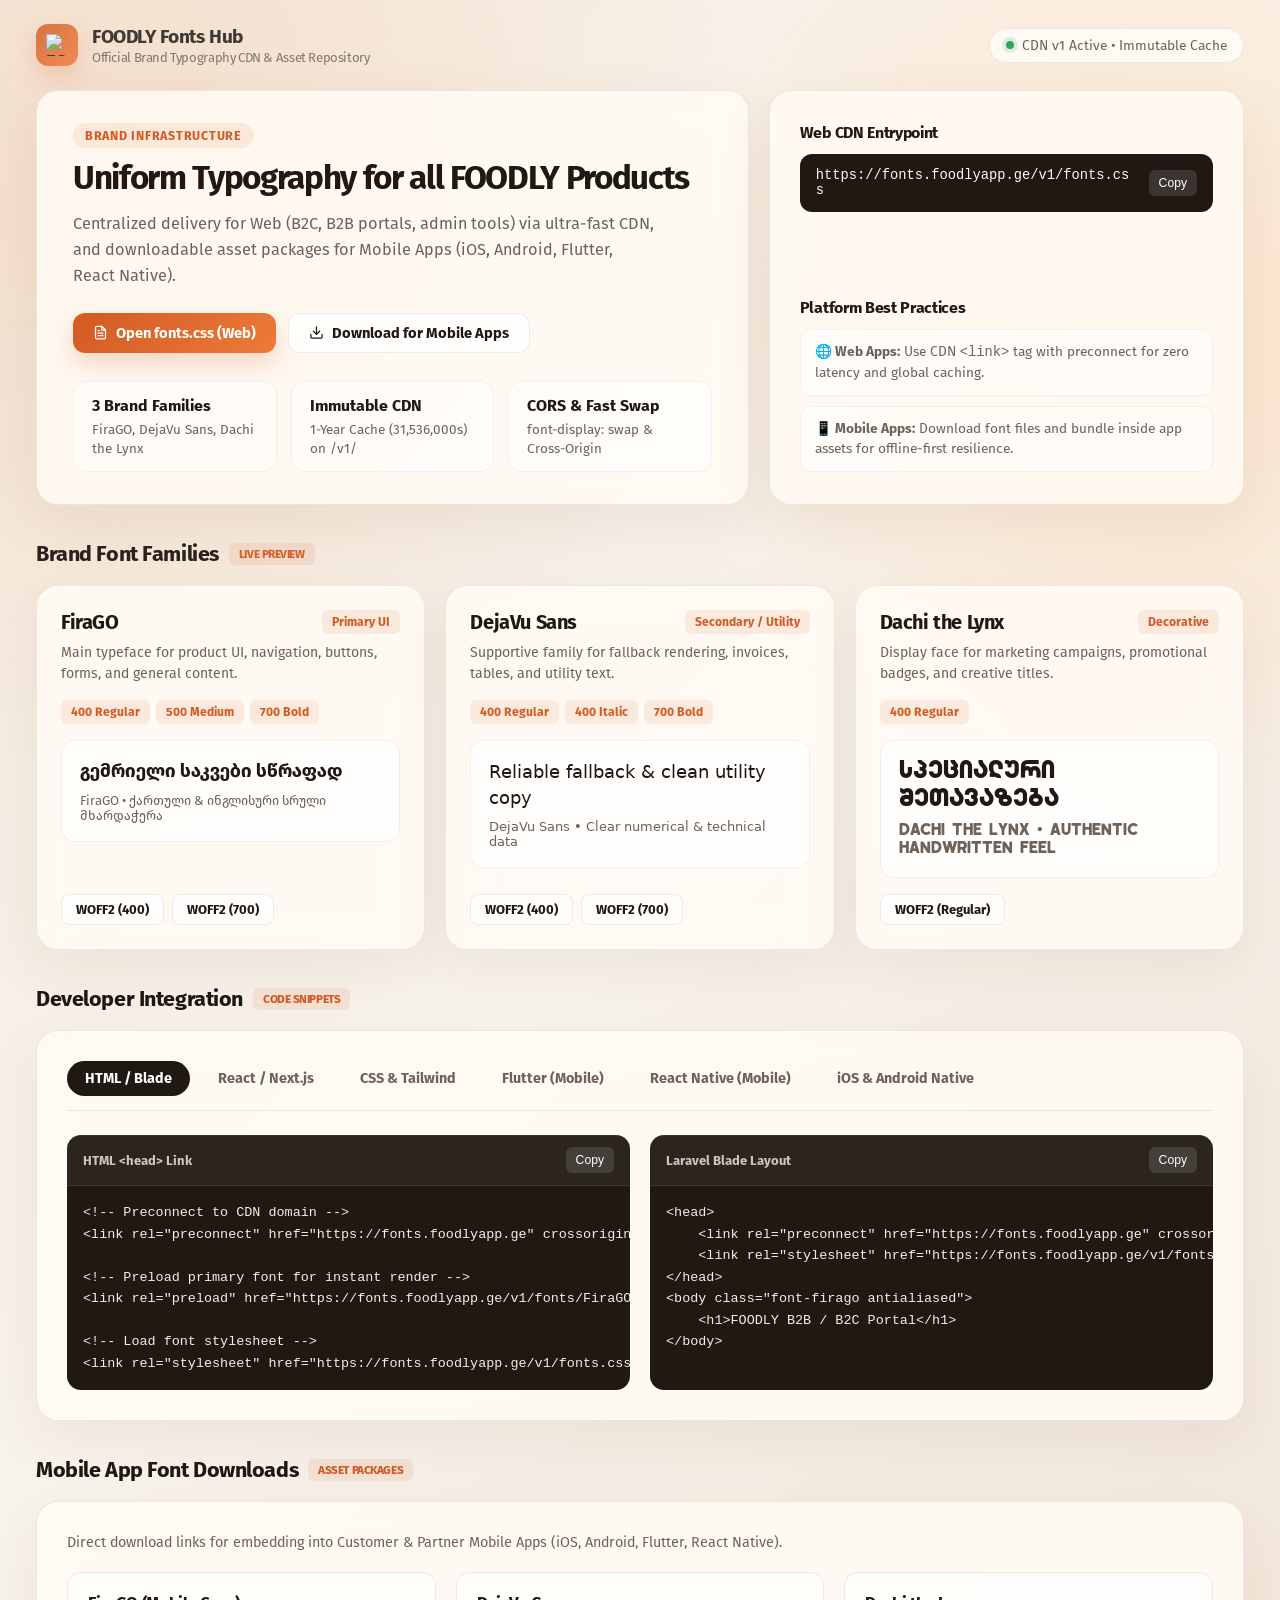
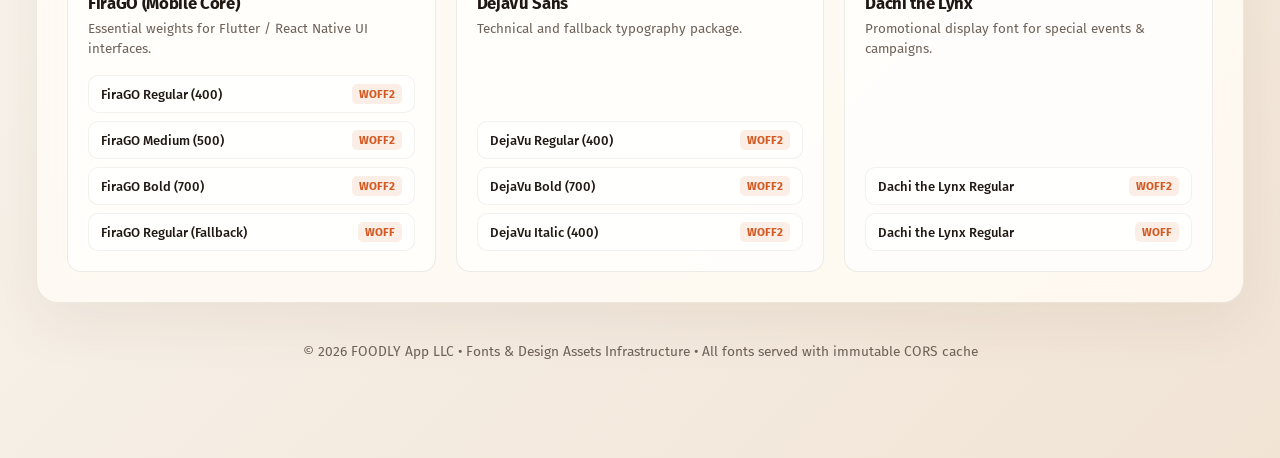
==== commit 8bcf4a3f: "განახლება 3" ====
--- a/public/index.html
+++ b/public/index.html
@@ -18,8 +18,8 @@
             --accent-hover: #b84b18;
             --accent-light: rgba(211, 90, 34, 0.1);
             --line: rgba(32, 24, 19, 0.08);
-            --shadow: 0 20px 60px rgba(78, 47, 19, 0.08);
-            --radius-lg: 20px;
+            --shadow: 0 20px 60px rgba(78, 47, 19, 0.07);
+            --radius-lg: 22px;
             --radius-md: 14px;
             --radius-sm: 8px;
         }
@@ -38,8 +38,8 @@
             color: var(--text);
             font-family: 'FiraGO', -apple-system, BlinkMacSystemFont, "Segoe UI", Roboto, sans-serif;
             background:
-                radial-gradient(circle at 15% 10%, rgba(237, 146, 91, 0.22), transparent 26%),
-                radial-gradient(circle at 85% 20%, rgba(255, 214, 171, 0.65), transparent 22%),
+                radial-gradient(circle at 10% 8%, rgba(237, 146, 91, 0.2), transparent 28%),
+                radial-gradient(circle at 90% 15%, rgba(255, 214, 171, 0.6), transparent 24%),
                 linear-gradient(135deg, #f4eadc 0%, #f8f3ec 46%, #f1e4d5 100%);
             padding-bottom: 60px;
         }
@@ -50,15 +50,17 @@
             inset: 0;
             pointer-events: none;
             background:
-                linear-gradient(90deg, rgba(211, 90, 34, 0.035) 0, rgba(211, 90, 34, 0.035) 1px, transparent 1px, transparent 64px),
-                linear-gradient(rgba(255, 255, 255, 0.3), rgba(255, 255, 255, 0.3));
-            mask-image: linear-gradient(to bottom, rgba(0, 0, 0, 0.6), transparent 85%);
-        }
-
+                linear-gradient(90deg, rgba(211, 90, 34, 0.03) 0, rgba(211, 90, 34, 0.03) 1px, transparent 1px, transparent 64px),
+                linear-gradient(rgba(255, 255, 255, 0.25), rgba(255, 255, 255, 0.25));
+            mask-image: linear-gradient(to bottom, rgba(0, 0, 0, 0.6), transparent 90%);
+        }
+
+        /* Full Width Container */
         .shell {
-            width: min(1080px, calc(100% - 32px));
+            width: 100%;
+            max-width: 1680px;
             margin: 0 auto;
-            padding: 20px 0;
+            padding: 24px 36px;
         }
 
         .topbar {
@@ -66,31 +68,31 @@
             align-items: center;
             justify-content: space-between;
             gap: 16px;
-            margin-bottom: 20px;
+            margin-bottom: 24px;
         }
 
         .brand {
             display: inline-flex;
             align-items: center;
-            gap: 12px;
+            gap: 14px;
             font-weight: 700;
-            font-size: 1.15rem;
+            font-size: 1.2rem;
             letter-spacing: -0.02em;
         }
 
         .brand-mark {
             display: grid;
             place-items: center;
-            width: 38px;
-            height: 38px;
+            width: 42px;
+            height: 42px;
             border-radius: 12px;
             background: linear-gradient(135deg, var(--accent) 0%, #ee7a3a 100%);
             box-shadow: 0 10px 24px rgba(211, 90, 34, 0.25);
         }
 
         .brand-mark img {
-            width: 20px;
-            height: 20px;
+            width: 22px;
+            height: 22px;
             object-fit: contain;
         }
 
@@ -99,19 +101,19 @@
             margin-top: 2px;
             color: var(--muted);
             font-weight: 400;
-            font-size: 0.8rem;
+            font-size: 0.82rem;
         }
 
         .pill {
             display: inline-flex;
             align-items: center;
             gap: 8px;
-            padding: 8px 14px;
+            padding: 8px 16px;
             border: 1px solid var(--line);
             border-radius: 999px;
             background: rgba(255, 252, 247, 0.85);
             color: var(--muted);
-            font-size: 0.84rem;
+            font-size: 0.86rem;
             backdrop-filter: blur(12px);
         }
 
@@ -131,53 +133,57 @@
             backdrop-filter: blur(18px);
         }
 
+        /* Hero Layout - Full Width Responsive Grid */
         .hero {
             display: grid;
-            grid-template-columns: 1.35fr 0.85fr;
-            gap: 16px;
+            grid-template-columns: 1.5fr 1fr;
+            gap: 20px;
             align-items: stretch;
-            margin-bottom: 24px;
+            margin-bottom: 28px;
         }
 
         .hero-card {
-            padding: 28px;
+            padding: 32px 36px;
             position: relative;
             overflow: hidden;
+            display: flex;
+            flex-direction: column;
+            justify-content: space-between;
         }
 
         .eyebrow {
             display: inline-block;
             margin-bottom: 12px;
-            padding: 5px 10px;
+            padding: 5px 12px;
             border-radius: 999px;
             background: var(--accent-light);
             color: var(--accent);
-            font-size: 0.76rem;
+            font-size: 0.78rem;
             font-weight: 700;
             letter-spacing: 0.06em;
             text-transform: uppercase;
         }
 
         h1 {
-            margin: 0 0 12px;
-            font-size: clamp(1.8rem, 2.5vw, 2.6rem);
-            line-height: 1.08;
+            margin: 0 0 14px;
+            font-size: clamp(2rem, 2.6vw, 3rem);
+            line-height: 1.1;
             letter-spacing: -0.04em;
         }
 
         .hero-copy {
-            margin: 0 0 20px;
+            margin: 0 0 24px;
             color: var(--muted);
-            font-size: 0.95rem;
-            line-height: 1.55;
-            max-width: 54ch;
+            font-size: 1.02rem;
+            line-height: 1.6;
+            max-width: 65ch;
         }
 
         .action-row {
             display: flex;
             flex-wrap: wrap;
-            gap: 10px;
-            margin-bottom: 24px;
+            gap: 12px;
+            margin-bottom: 28px;
         }
 
         .btn {
@@ -185,9 +191,9 @@
             align-items: center;
             justify-content: center;
             gap: 8px;
-            padding: 9px 16px;
+            padding: 10px 20px;
             border-radius: 12px;
-            font-size: 0.88rem;
+            font-size: 0.92rem;
             font-weight: 600;
             text-decoration: none;
             cursor: pointer;
@@ -219,19 +225,19 @@
         }
 
         .btn-sm {
-            padding: 6px 12px;
-            font-size: 0.8rem;
+            padding: 7px 14px;
+            font-size: 0.82rem;
             border-radius: 8px;
         }
 
         .metrics {
             display: grid;
             grid-template-columns: repeat(3, 1fr);
-            gap: 10px;
+            gap: 14px;
         }
 
         .metric {
-            padding: 12px 14px;
+            padding: 14px 18px;
             border-radius: var(--radius-md);
             background: rgba(255, 255, 255, 0.55);
             border: 1px solid rgba(32, 24, 19, 0.05);
@@ -239,38 +245,38 @@
 
         .metric strong {
             display: block;
-            font-size: 0.95rem;
+            font-size: 1rem;
             margin-bottom: 4px;
             color: var(--text);
         }
 
         .metric span {
-            font-size: 0.8rem;
+            font-size: 0.84rem;
             color: var(--muted);
         }
 
         .side-card {
-            padding: 24px;
+            padding: 32px 30px;
             display: flex;
             flex-direction: column;
             justify-content: space-between;
-            gap: 16px;
+            gap: 20px;
         }
 
         .route-box {
-            padding: 12px 14px;
+            padding: 14px 16px;
             border-radius: 12px;
             background: #201813;
             color: #fff8f2;
             display: flex;
             align-items: center;
             justify-content: space-between;
-            gap: 10px;
+            gap: 12px;
         }
 
         .route-box code {
             font-family: ui-monospace, SFMono-Regular, Consolas, monospace;
-            font-size: 0.82rem;
+            font-size: 0.86rem;
             word-break: break-all;
         }
 
@@ -278,9 +284,9 @@
             background: rgba(255, 255, 255, 0.12);
             border: none;
             color: #fff;
-            padding: 5px 8px;
+            padding: 6px 10px;
             border-radius: 6px;
-            font-size: 0.74rem;
+            font-size: 0.76rem;
             cursor: pointer;
             transition: background 150ms ease;
             white-space: nowrap;
@@ -292,29 +298,29 @@
 
         .side-list {
             display: grid;
-            gap: 8px;
+            gap: 10px;
         }
 
         .side-list-item {
-            padding: 10px 12px;
+            padding: 12px 14px;
             border-radius: 10px;
             background: rgba(255, 255, 255, 0.55);
             border: 1px solid rgba(32, 24, 19, 0.05);
-            font-size: 0.82rem;
+            font-size: 0.86rem;
             color: var(--muted);
-            line-height: 1.4;
+            line-height: 1.45;
         }
 
         .section-header {
             display: flex;
             align-items: center;
             justify-content: space-between;
-            margin: 32px 0 16px;
+            margin: 36px 0 18px;
         }
 
         .section-title {
             margin: 0;
-            font-size: 1.25rem;
+            font-size: 1.35rem;
             letter-spacing: -0.02em;
             display: flex;
             align-items: center;
@@ -322,8 +328,8 @@
         }
 
         .section-badge {
-            font-size: 0.72rem;
-            padding: 3px 8px;
+            font-size: 0.74rem;
+            padding: 4px 10px;
             border-radius: 6px;
             background: var(--accent-light);
             color: var(--accent);
@@ -335,12 +341,12 @@
         .family-grid {
             display: grid;
             grid-template-columns: repeat(3, 1fr);
-            gap: 16px;
-            margin-bottom: 24px;
+            gap: 20px;
+            margin-bottom: 28px;
         }
 
         .family-card {
-            padding: 20px;
+            padding: 24px;
             display: flex;
             flex-direction: column;
             justify-content: space-between;
@@ -350,35 +356,35 @@
             display: flex;
             align-items: flex-start;
             justify-content: space-between;
-            margin-bottom: 6px;
+            margin-bottom: 8px;
         }
 
         .family-card h3 {
             margin: 0;
-            font-size: 1.15rem;
+            font-size: 1.25rem;
             letter-spacing: -0.02em;
         }
 
         .family-desc {
-            margin: 0 0 14px;
+            margin: 0 0 16px;
             color: var(--muted);
-            font-size: 0.84rem;
-            line-height: 1.45;
+            font-size: 0.88rem;
+            line-height: 1.5;
         }
 
         .weights {
             display: flex;
             flex-wrap: wrap;
             gap: 6px;
-            margin-bottom: 14px;
+            margin-bottom: 16px;
         }
 
         .weight-tag {
-            padding: 4px 8px;
+            padding: 5px 10px;
             border-radius: 6px;
             background: var(--accent-light);
             color: var(--accent);
-            font-size: 0.72rem;
+            font-size: 0.76rem;
             font-weight: 700;
         }
 
@@ -386,21 +392,21 @@
             background: rgba(255, 255, 255, 0.7);
             border: 1px solid rgba(32, 24, 19, 0.06);
             border-radius: var(--radius-md);
-            padding: 14px;
-            margin-bottom: 14px;
-            min-height: 80px;
+            padding: 18px;
+            margin-bottom: 16px;
+            min-height: 90px;
         }
 
         .font-preview-box p {
-            margin: 0 0 6px;
-            font-size: 1.05rem;
-            line-height: 1.35;
+            margin: 0 0 8px;
+            font-size: 1.15rem;
+            line-height: 1.4;
         }
 
         .font-preview-box small {
             display: block;
             color: var(--muted);
-            font-size: 0.78rem;
+            font-size: 0.82rem;
         }
 
         .family-actions {
@@ -411,25 +417,25 @@
 
         /* Integration Tabs Section */
         .integration-card {
-            padding: 24px;
+            padding: 30px;
+            margin-bottom: 28px;
+        }
+
+        .tab-nav {
+            display: flex;
+            gap: 10px;
+            border-bottom: 1px solid var(--line);
+            padding-bottom: 14px;
             margin-bottom: 24px;
-        }
-
-        .tab-nav {
-            display: flex;
-            gap: 8px;
-            border-bottom: 1px solid var(--line);
-            padding-bottom: 12px;
-            margin-bottom: 20px;
             overflow-x: auto;
         }
 
         .tab-btn {
             background: transparent;
             border: none;
-            padding: 8px 16px;
+            padding: 9px 18px;
             border-radius: 999px;
-            font-size: 0.86rem;
+            font-size: 0.9rem;
             font-weight: 600;
             color: var(--muted);
             cursor: pointer;
@@ -459,7 +465,7 @@
         .code-grid {
             display: grid;
             grid-template-columns: repeat(2, 1fr);
-            gap: 16px;
+            gap: 20px;
         }
 
         .code-block {
@@ -474,42 +480,42 @@
             display: flex;
             align-items: center;
             justify-content: space-between;
-            padding: 10px 14px;
+            padding: 12px 16px;
             background: rgba(255, 255, 255, 0.05);
             border-bottom: 1px solid rgba(255, 255, 255, 0.08);
-            font-size: 0.78rem;
+            font-size: 0.82rem;
             font-weight: 600;
             color: #d1c4ba;
         }
 
         .code-block pre {
             margin: 0;
-            padding: 14px;
+            padding: 16px;
             font-family: ui-monospace, SFMono-Regular, Consolas, monospace;
-            font-size: 0.8rem;
-            line-height: 1.55;
+            font-size: 0.84rem;
+            line-height: 1.6;
             overflow-x: auto;
             color: #f7ede6;
         }
 
         /* Mobile Download Hub Section */
         .mobile-hub {
-            padding: 24px;
-            margin-bottom: 24px;
+            padding: 30px;
+            margin-bottom: 28px;
         }
 
         .mobile-grid {
             display: grid;
             grid-template-columns: repeat(3, 1fr);
-            gap: 16px;
-            margin-top: 16px;
+            gap: 20px;
+            margin-top: 18px;
         }
 
         .mobile-box {
             background: rgba(255, 255, 255, 0.65);
             border: 1px solid var(--line);
             border-radius: var(--radius-md);
-            padding: 16px;
+            padding: 20px;
             display: flex;
             flex-direction: column;
             justify-content: space-between;
@@ -517,31 +523,31 @@
 
         .mobile-box h4 {
             margin: 0 0 6px;
-            font-size: 0.96rem;
+            font-size: 1.05rem;
             letter-spacing: -0.02em;
         }
 
         .mobile-box p {
-            margin: 0 0 14px;
+            margin: 0 0 16px;
             color: var(--muted);
-            font-size: 0.8rem;
-            line-height: 1.45;
+            font-size: 0.84rem;
+            line-height: 1.5;
         }
 
         .download-list {
             display: grid;
-            gap: 6px;
+            gap: 8px;
         }
 
         .download-item {
             display: flex;
             align-items: center;
             justify-content: space-between;
-            padding: 6px 10px;
-            border-radius: 8px;
+            padding: 8px 12px;
+            border-radius: 10px;
             background: rgba(255, 255, 255, 0.8);
             border: 1px solid rgba(32, 24, 19, 0.06);
-            font-size: 0.78rem;
+            font-size: 0.82rem;
             text-decoration: none;
             color: var(--text);
             font-weight: 500;
@@ -555,9 +561,9 @@
         }
 
         .download-item span.format {
-            font-size: 0.7rem;
-            padding: 2px 6px;
-            border-radius: 4px;
+            font-size: 0.72rem;
+            padding: 3px 7px;
+            border-radius: 5px;
             background: var(--accent-light);
             color: var(--accent);
             font-weight: 700;
@@ -566,20 +572,23 @@
         .footer-note {
             text-align: center;
             color: var(--muted);
-            font-size: 0.82rem;
+            font-size: 0.86rem;
             margin-top: 40px;
         }
 
-        @media (max-width: 960px) {
+        @media (max-width: 1080px) {
             .hero,
             .family-grid,
             .code-grid,
             .mobile-grid {
                 grid-template-columns: 1fr;
             }
-        }
-
-        @media (max-width: 600px) {
+            .shell {
+                padding: 16px 20px;
+            }
+        }
+
+        @media (max-width: 640px) {
             .metrics {
                 grid-template-columns: 1fr;
             }
@@ -612,22 +621,24 @@
         <!-- Hero Section -->
         <main class="hero">
             <section class="card hero-card">
-                <span class="eyebrow">Brand Infrastructure</span>
-                <h1>Uniform Typography for all FOODLY Products</h1>
-                <p class="hero-copy">
-                    Centralized delivery for Web (B2C, B2B portals, admin tools) via ultra-fast CDN,
-                    and downloadable asset packages for Mobile Apps (iOS, Android, Flutter, React Native).
-                </p>
-
-                <div class="action-row">
-                    <a class="btn btn-primary" href="./v1/fonts.css" target="_blank">
-                        <svg width="15" height="15" viewBox="0 0 24 24" fill="none" stroke="currentColor" stroke-width="2" stroke-linecap="round" stroke-linejoin="round"><path d="M14 2H6a2 2 0 0 0-2 2v16a2 2 0 0 0 2 2h12a2 2 0 0 0 2-2V8z"></path><polyline points="14 2 14 8 20 8"></polyline><line x1="16" y1="13" x2="8" y2="13"></line><line x1="16" y1="17" x2="8" y2="17"></line><polyline points="10 9 9 9 8 9"></polyline></svg>
-                        Open fonts.css (Web)
-                    </a>
-                    <a class="btn btn-secondary" href="#mobile-downloads">
-                        <svg width="15" height="15" viewBox="0 0 24 24" fill="none" stroke="currentColor" stroke-width="2" stroke-linecap="round" stroke-linejoin="round"><path d="M21 15v4a2 2 0 0 1-2 2H5a2 2 0 0 1-2-2v-4"></path><polyline points="7 10 12 15 17 10"></polyline><line x1="12" y1="15" x2="12" y2="3"></line></svg>
-                        Download for Mobile Apps
-                    </a>
+                <div>
+                    <span class="eyebrow">Brand Infrastructure</span>
+                    <h1>Uniform Typography for all FOODLY Products</h1>
+                    <p class="hero-copy">
+                        Centralized delivery for Web (B2C, B2B portals, admin tools) via ultra-fast CDN,
+                        and downloadable asset packages for Mobile Apps (iOS, Android, Flutter, React Native).
+                    </p>
+
+                    <div class="action-row">
+                        <a class="btn btn-primary" href="./v1/fonts.css" target="_blank">
+                            <svg width="15" height="15" viewBox="0 0 24 24" fill="none" stroke="currentColor" stroke-width="2" stroke-linecap="round" stroke-linejoin="round"><path d="M14 2H6a2 2 0 0 0-2 2v16a2 2 0 0 0 2 2h12a2 2 0 0 0 2-2V8z"></path><polyline points="14 2 14 8 20 8"></polyline><line x1="16" y1="13" x2="8" y2="13"></line><line x1="16" y1="17" x2="8" y2="17"></line><polyline points="10 9 9 9 8 9"></polyline></svg>
+                            Open fonts.css (Web)
+                        </a>
+                        <a class="btn btn-secondary" href="#mobile-downloads">
+                            <svg width="15" height="15" viewBox="0 0 24 24" fill="none" stroke="currentColor" stroke-width="2" stroke-linecap="round" stroke-linejoin="round"><path d="M21 15v4a2 2 0 0 1-2 2H5a2 2 0 0 1-2-2v-4"></path><polyline points="7 10 12 15 17 10"></polyline><line x1="12" y1="15" x2="12" y2="3"></line></svg>
+                            Download for Mobile Apps
+                        </a>
+                    </div>
                 </div>
 
                 <div class="metrics">
@@ -648,7 +659,7 @@
 
             <aside class="card side-card">
                 <div>
-                    <h3 style="margin: 0 0 10px; font-size: 0.95rem; letter-spacing: -0.02em;">Web CDN Entrypoint</h3>
+                    <h3 style="margin: 0 0 12px; font-size: 1rem; letter-spacing: -0.02em;">Web CDN Entrypoint</h3>
                     <div class="route-box">
                         <code id="cdn-url">https://fonts.foodlyapp.ge/v1/fonts.css</code>
                         <button class="copy-icon-btn" onclick="copyText('https://fonts.foodlyapp.ge/v1/fonts.css', this)">Copy</button>
@@ -656,7 +667,7 @@
                 </div>
 
                 <div>
-                    <h3 style="margin: 0 0 10px; font-size: 0.95rem; letter-spacing: -0.02em;">Platform Best Practices</h3>
+                    <h3 style="margin: 0 0 12px; font-size: 1rem; letter-spacing: -0.02em;">Platform Best Practices</h3>
                     <div class="side-list">
                         <div class="side-list-item">
                             <strong>🌐 Web Apps:</strong> Use CDN <code>&lt;link&gt;</code> tag with preconnect for zero latency and global caching.
@@ -1025,7 +1036,7 @@
         </div>
 
         <section class="card mobile-hub">
-            <p style="margin: 0 0 16px; color: var(--muted); font-size: 0.88rem; line-height: 1.5;">
+            <p style="margin: 0 0 16px; color: var(--muted); font-size: 0.9rem; line-height: 1.5;">
                 Direct download links for embedding into Customer & Partner Mobile Apps (iOS, Android, Flutter, React Native).
             </p>
 
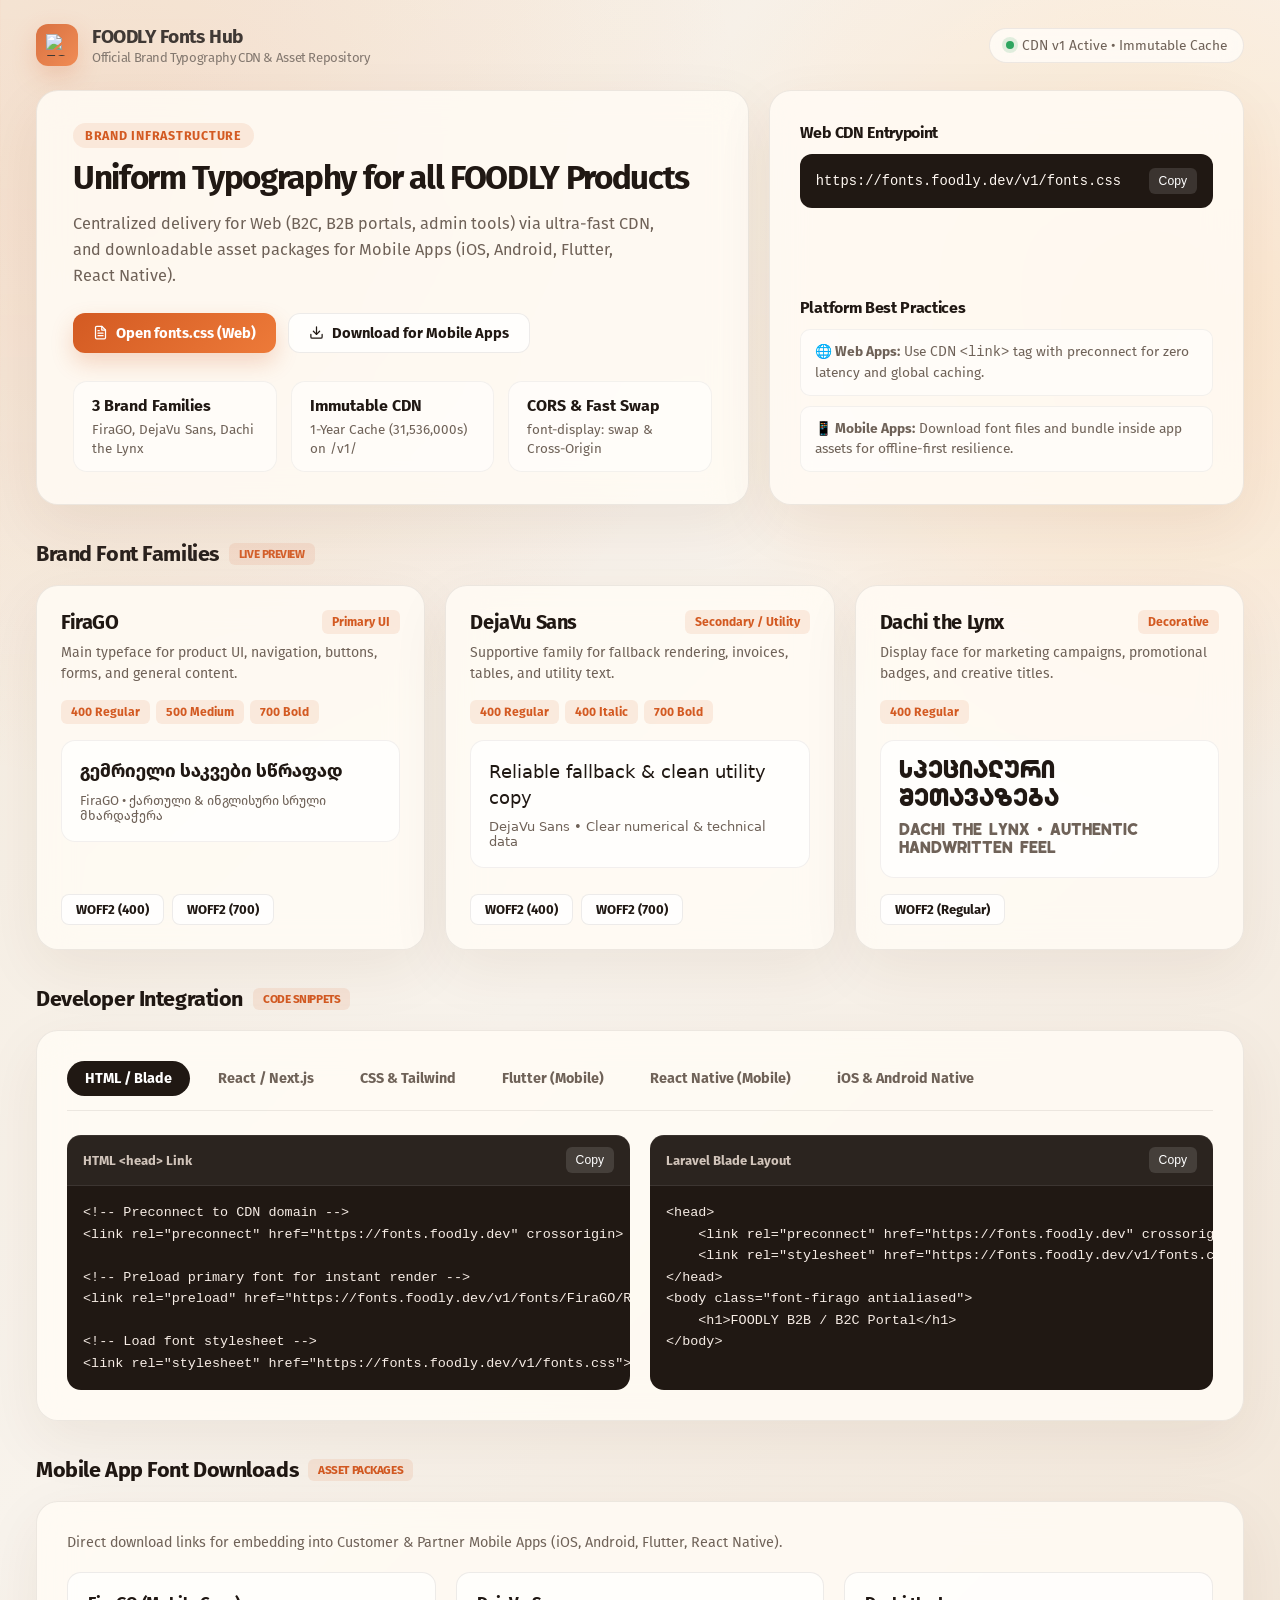
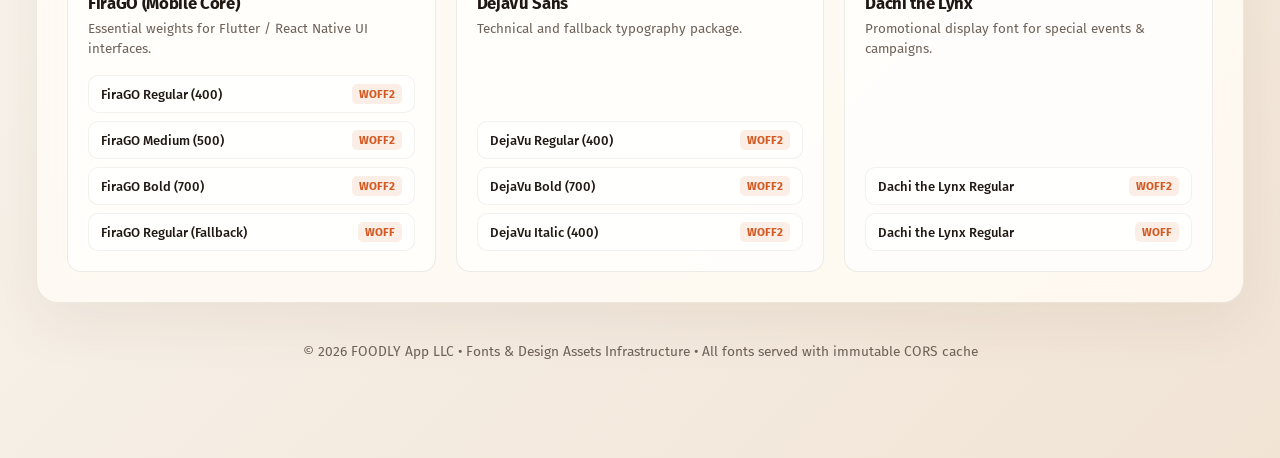
==== commit bef3a05a: "განახლება 4" ====
--- a/public/index.html
+++ b/public/index.html
@@ -661,8 +661,8 @@
                 <div>
                     <h3 style="margin: 0 0 12px; font-size: 1rem; letter-spacing: -0.02em;">Web CDN Entrypoint</h3>
                     <div class="route-box">
-                        <code id="cdn-url">https://fonts.foodlyapp.ge/v1/fonts.css</code>
-                        <button class="copy-icon-btn" onclick="copyText('https://fonts.foodlyapp.ge/v1/fonts.css', this)">Copy</button>
+                        <code id="cdn-url">https://fonts.foodly.dev/v1/fonts.css</code>
+                        <button class="copy-icon-btn" onclick="copyText('https://fonts.foodly.dev/v1/fonts.css', this)">Copy</button>
                     </div>
                 </div>
 
@@ -796,13 +796,13 @@
                             <button class="copy-icon-btn" onclick="copyFromEl('code-html-link', this)">Copy</button>
                         </div>
                         <pre><code id="code-html-link">&lt;!-- Preconnect to CDN domain --&gt;
-&lt;link rel="preconnect" href="https://fonts.foodlyapp.ge" crossorigin&gt;
+&lt;link rel="preconnect" href="https://fonts.foodly.dev" crossorigin&gt;
 
 &lt;!-- Preload primary font for instant render --&gt;
-&lt;link rel="preload" href="https://fonts.foodlyapp.ge/v1/fonts/FiraGO/Roman/FiraGO-Regular.woff2" as="font" type="font/woff2" crossorigin&gt;
+&lt;link rel="preload" href="https://fonts.foodly.dev/v1/fonts/FiraGO/Roman/FiraGO-Regular.woff2" as="font" type="font/woff2" crossorigin&gt;
 
 &lt;!-- Load font stylesheet --&gt;
-&lt;link rel="stylesheet" href="https://fonts.foodlyapp.ge/v1/fonts.css"&gt;</code></pre>
+&lt;link rel="stylesheet" href="https://fonts.foodly.dev/v1/fonts.css"&gt;</code></pre>
                     </div>
 
                     <div class="code-block">
@@ -811,8 +811,8 @@
                             <button class="copy-icon-btn" onclick="copyFromEl('code-blade', this)">Copy</button>
                         </div>
                         <pre><code id="code-blade">&lt;head&gt;
-    &lt;link rel="preconnect" href="https://fonts.foodlyapp.ge" crossorigin&gt;
-    &lt;link rel="stylesheet" href="https://fonts.foodlyapp.ge/v1/fonts.css"&gt;
+    &lt;link rel="preconnect" href="https://fonts.foodly.dev" crossorigin&gt;
+    &lt;link rel="stylesheet" href="https://fonts.foodly.dev/v1/fonts.css"&gt;
 &lt;/head&gt;
 &lt;body class="font-firago antialiased"&gt;
     &lt;h1&gt;FOODLY B2B / B2C Portal&lt;/h1&gt;
@@ -833,8 +833,8 @@
   return (
     &lt;html lang="ka"&gt;
       &lt;head&gt;
-        &lt;link rel="preconnect" href="https://fonts.foodlyapp.ge" crossOrigin="anonymous" /&gt;
-        &lt;link rel="stylesheet" href="https://fonts.foodlyapp.ge/v1/fonts.css" /&gt;
+        &lt;link rel="preconnect" href="https://fonts.foodly.dev" crossOrigin="anonymous" /&gt;
+        &lt;link rel="stylesheet" href="https://fonts.foodly.dev/v1/fonts.css" /&gt;
       &lt;/head&gt;
       &lt;body style={{ fontFamily: "'FiraGO', sans-serif" }}&gt;
         {children}
@@ -852,8 +852,8 @@
                         <pre><code id="code-react-vite">&lt;!doctype html&gt;
 &lt;html lang="ka"&gt;
   &lt;head&gt;
-    &lt;link rel="preconnect" href="https://fonts.foodlyapp.ge" crossorigin /&gt;
-    &lt;link rel="stylesheet" href="https://fonts.foodlyapp.ge/v1/fonts.css" /&gt;
+    &lt;link rel="preconnect" href="https://fonts.foodly.dev" crossorigin /&gt;
+    &lt;link rel="stylesheet" href="https://fonts.foodly.dev/v1/fonts.css" /&gt;
   &lt;/head&gt;
   &lt;body&gt;
     &lt;div id="root"&gt;&lt;/div&gt;
@@ -872,7 +872,7 @@
                             <button class="copy-icon-btn" onclick="copyFromEl('code-css', this)">Copy</button>
                         </div>
                         <pre><code id="code-css">/* Import via CSS (Alternative to link tag) */
-@import url('https://fonts.foodlyapp.ge/v1/fonts.css');
+@import url('https://fonts.foodly.dev/v1/fonts.css');
 
 body {
     font-family: 'FiraGO', -apple-system, BlinkMacSystemFont, sans-serif;
